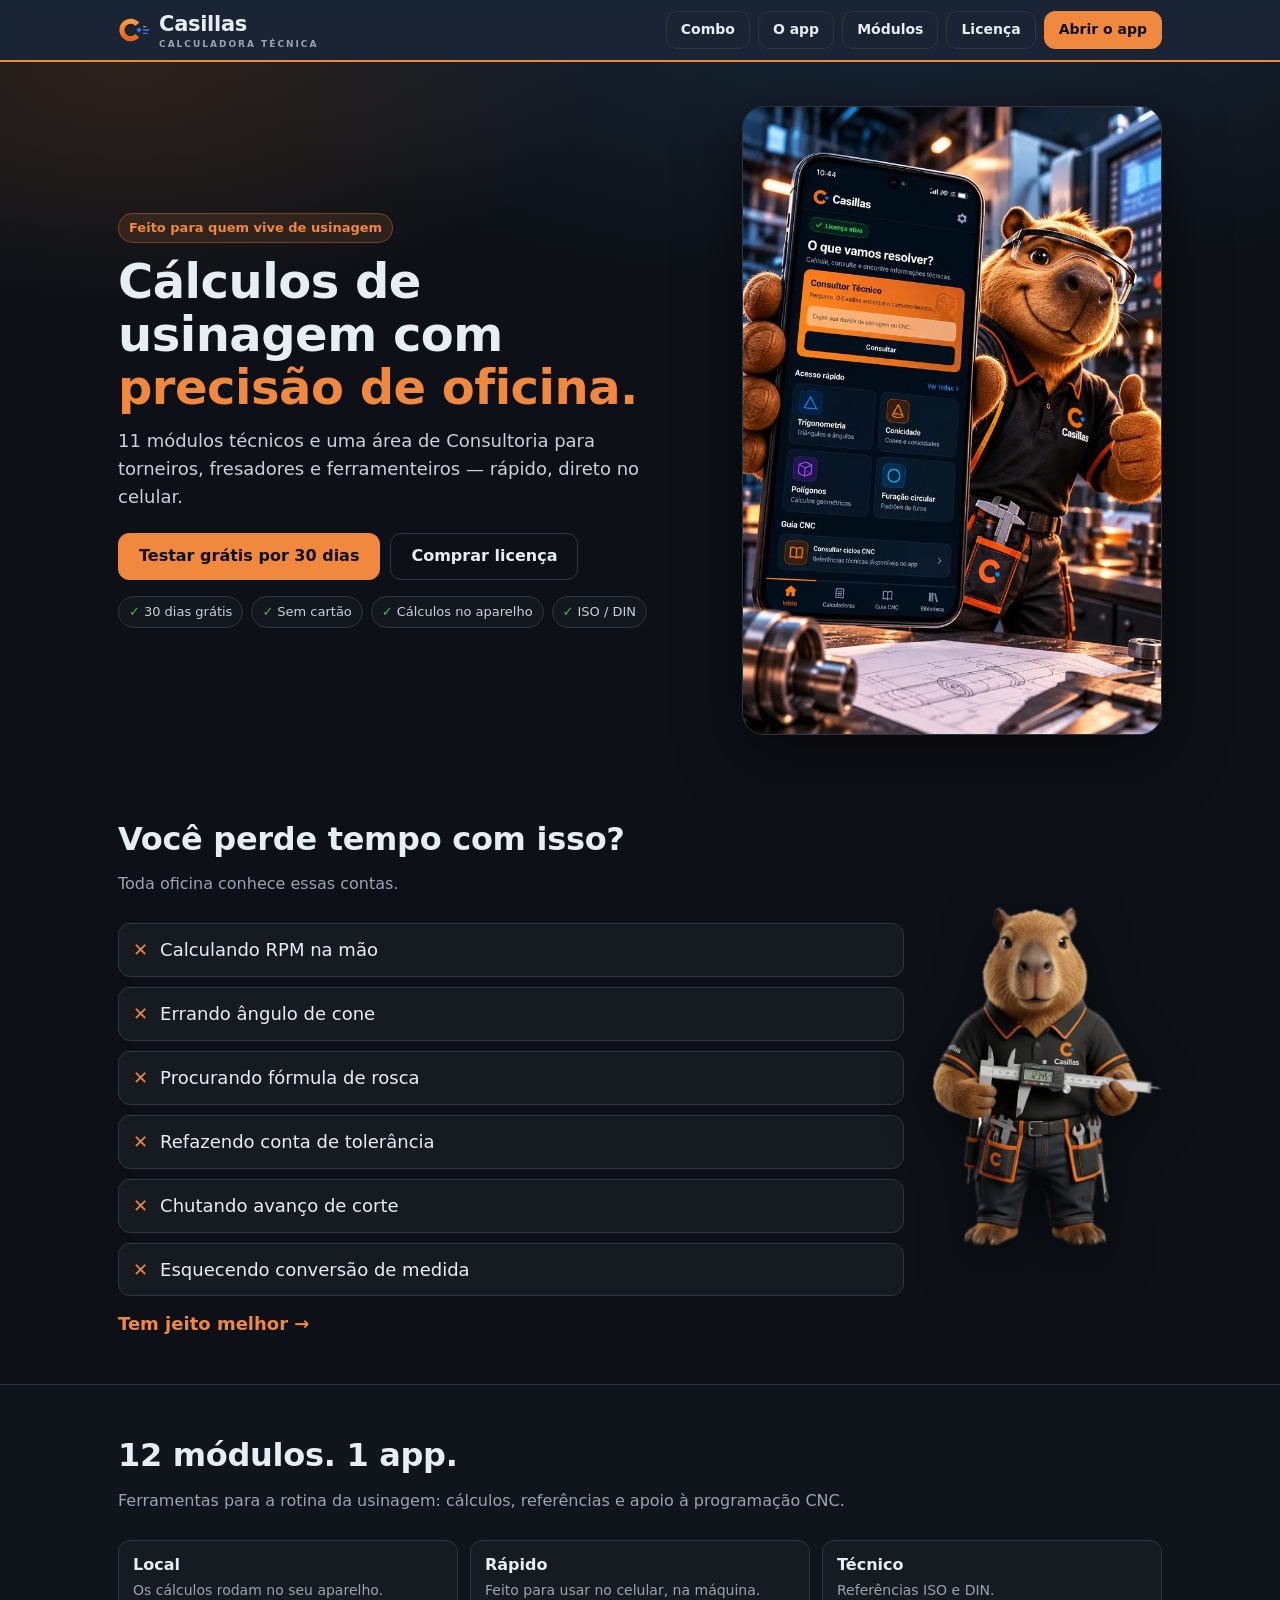
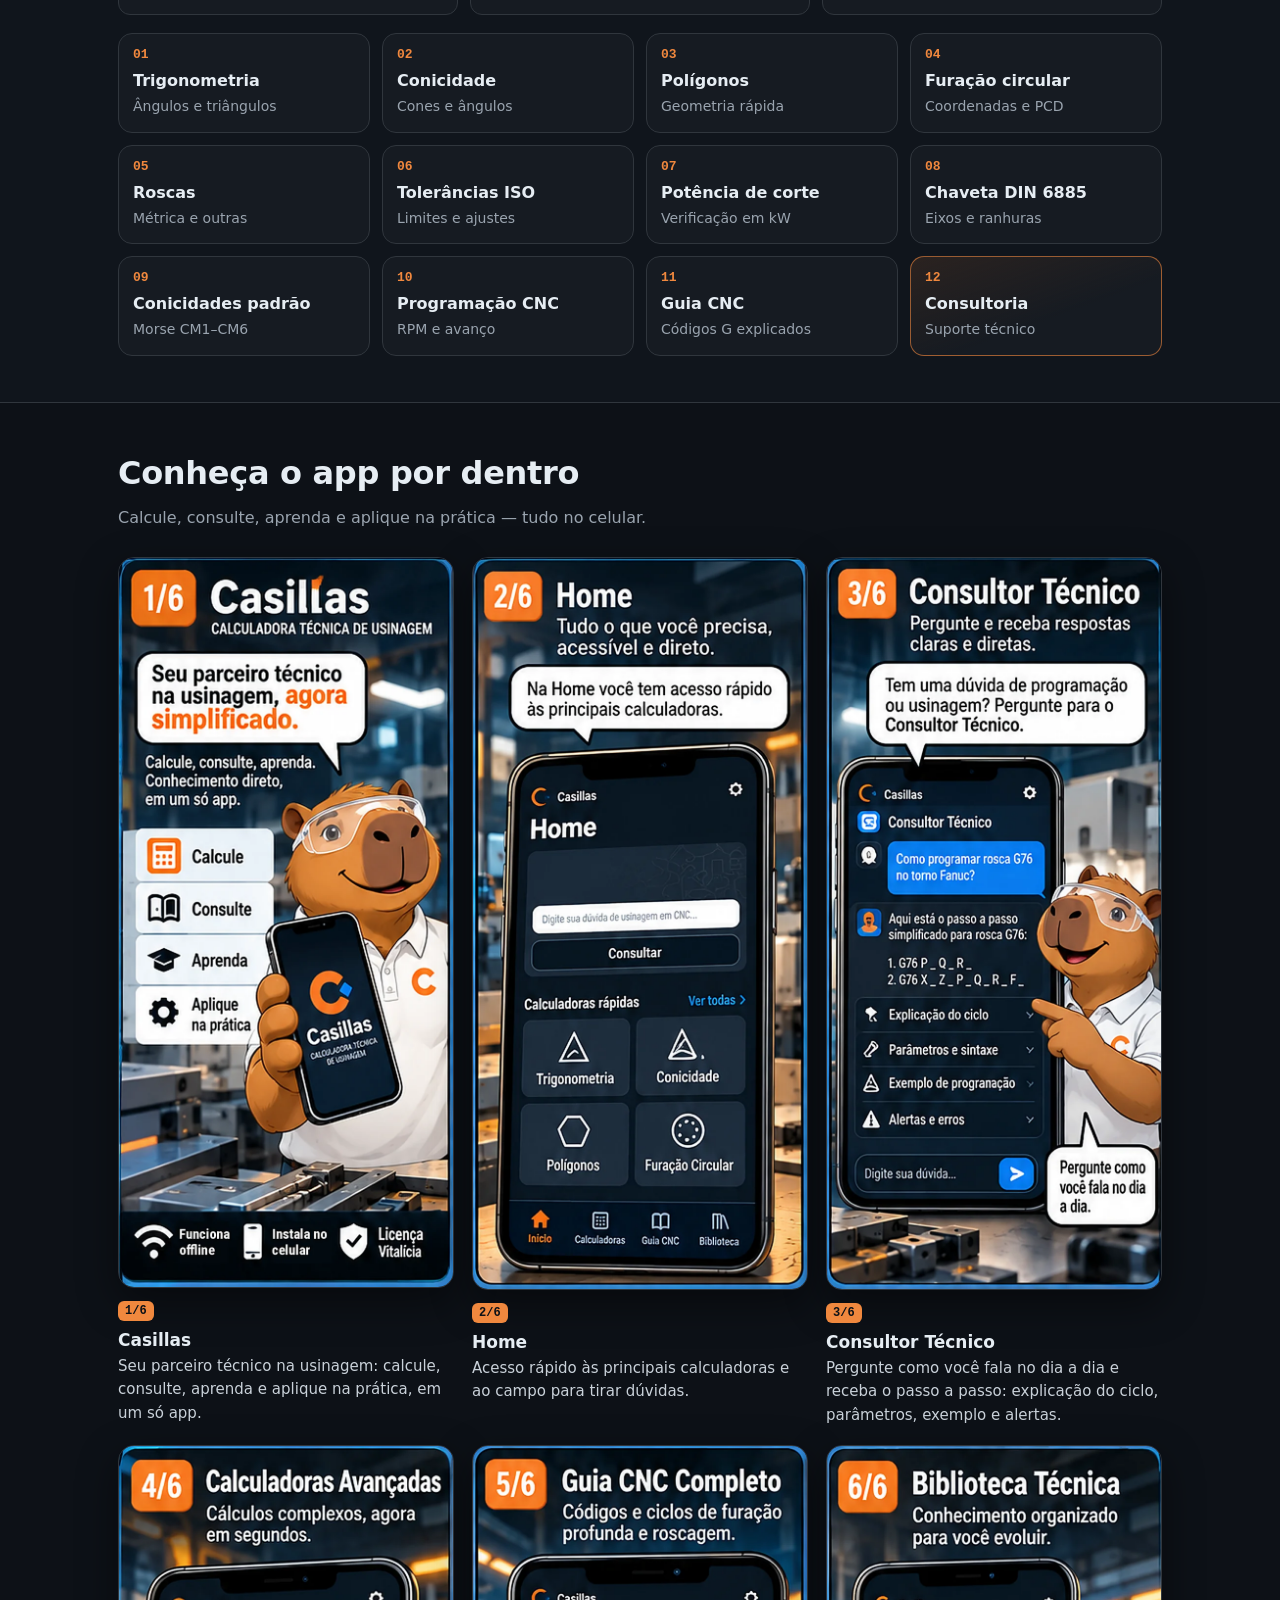
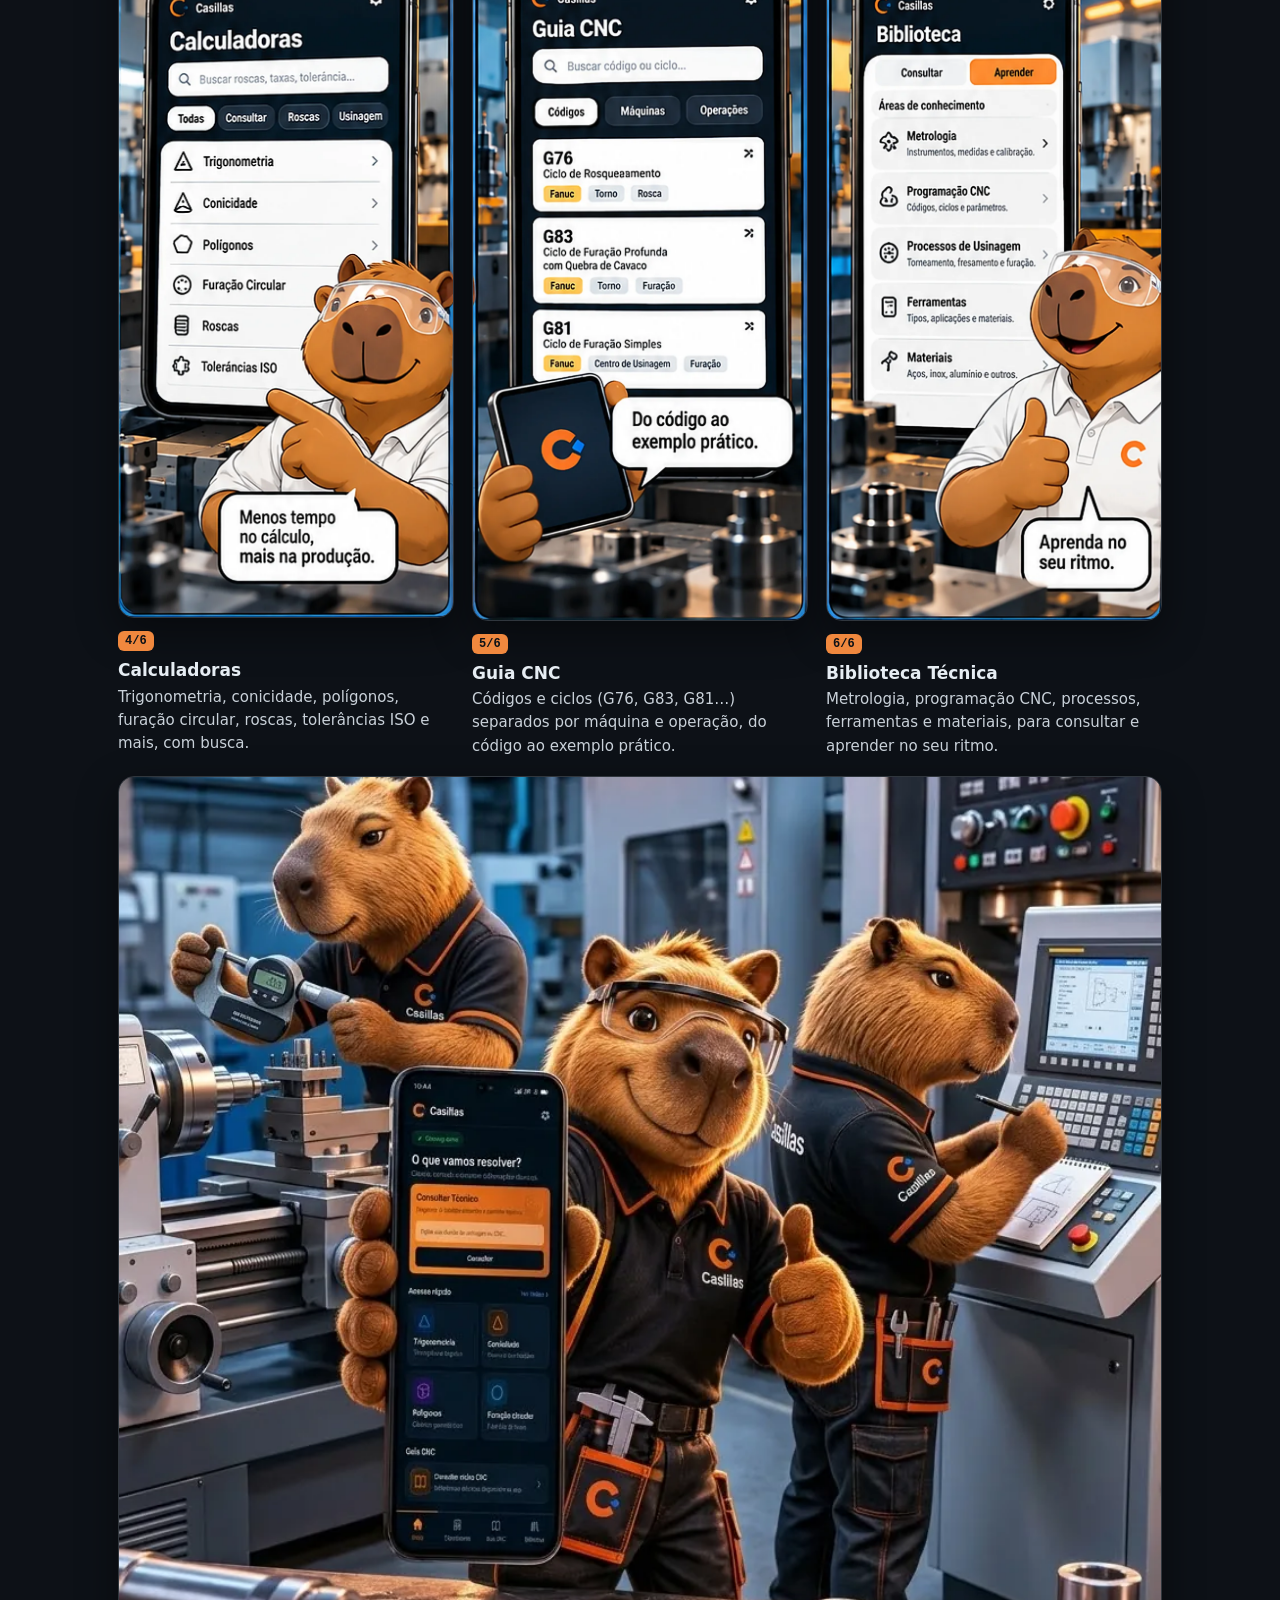
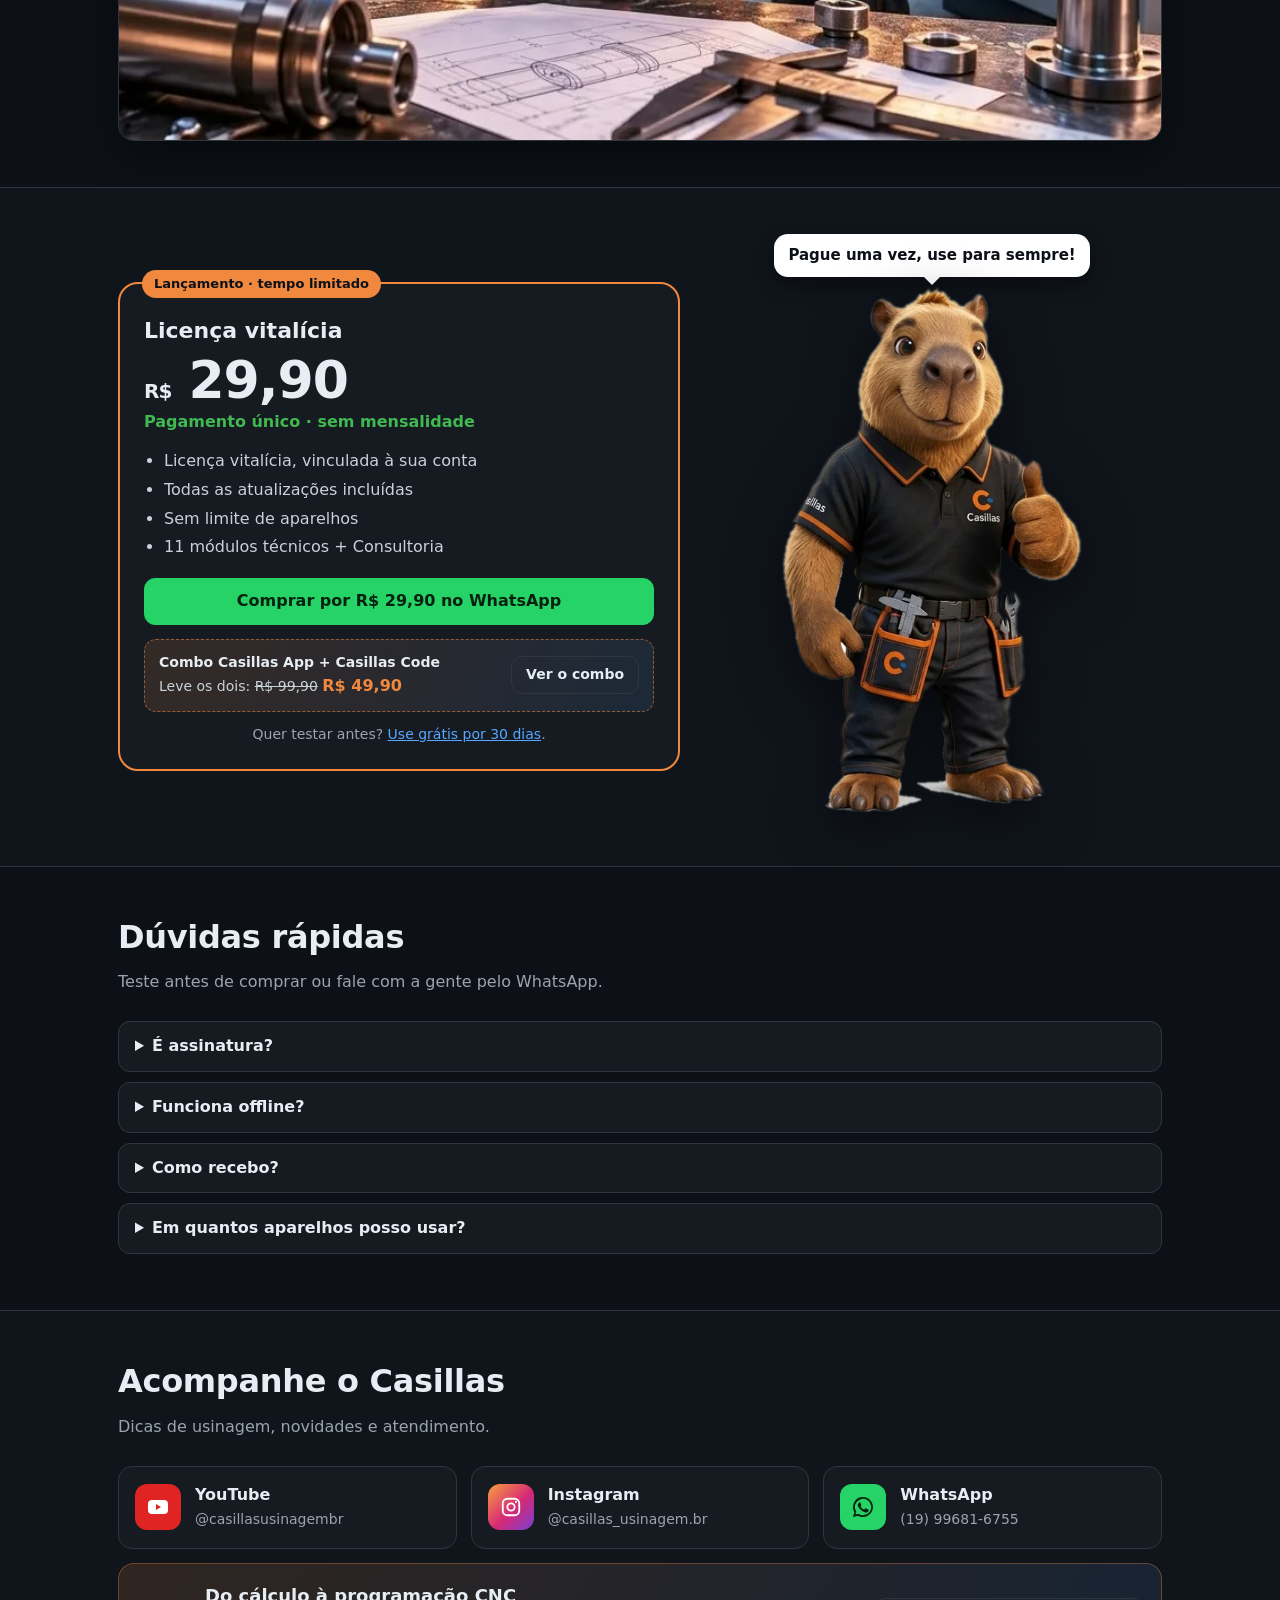
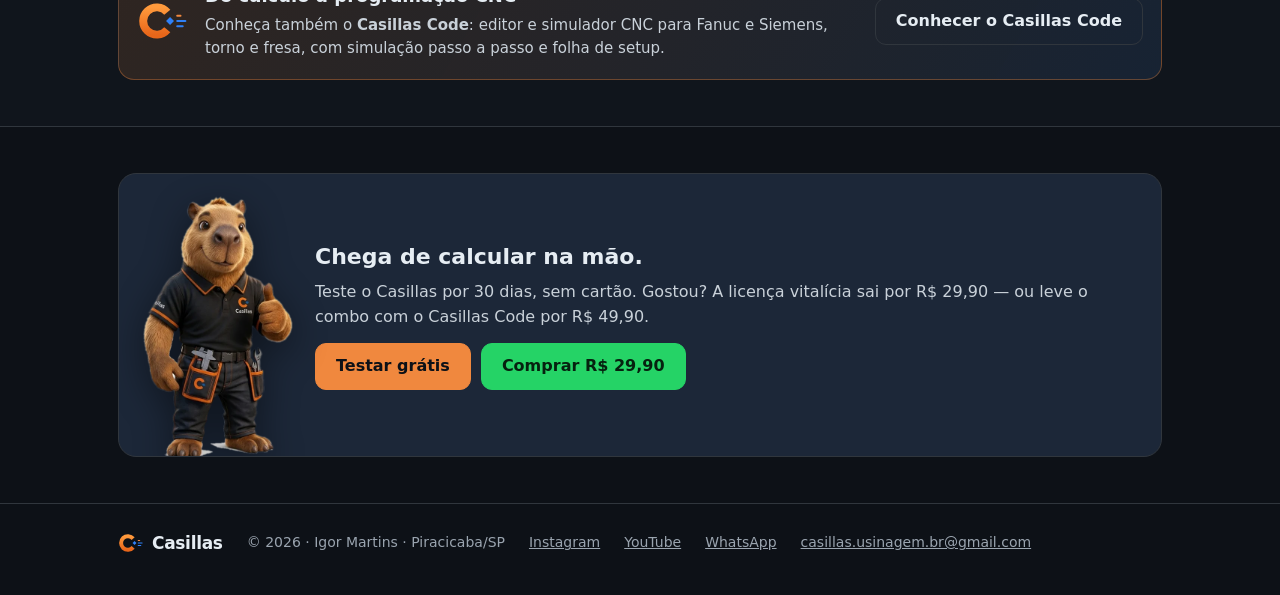
==== app/index.html @ f05304f1 "feat: site Casillas com página inicial, /app e /code com licença vitalícia e combo - index.html: pág" ====
<!DOCTYPE html>
<html lang="pt-BR">
<head>
<meta charset="utf-8" />
<meta name="viewport" content="width=device-width, initial-scale=1" />
<title>Casillas — Calculadora técnica de usinagem | 11 módulos + Consultoria</title>
<meta name="description" content="Cálculos de usinagem sem conta na mão: 11 módulos técnicos, Guia CNC e Consultoria no celular. Teste grátis por 30 dias, sem cartão." />
<meta name="theme-color" content="#0d1117" />
<meta property="og:title" content="Casillas — cálculos de usinagem com precisão de oficina" />
<meta property="og:description" content="11 módulos técnicos + Consultoria para torneiros, fresadores e ferramenteiros. Teste grátis por 30 dias." />
<meta property="og:image" content="https://casillas.com.br/app/assets/cena-celular.webp" />
<link rel="canonical" href="https://casillas.com.br/app/" />
<meta property="og:type" content="website" />
<link rel="icon" type="image/svg+xml" href="./assets/simbolo.svg" />
<style>
  :root { --bg:#0d1117; --card:#161b22; --head:#1c2738; --line:#30363d; --text:#e6edf3; --soft:#9aa4af; --brand:#f0883e; --blue:#58a6ff; --green:#3fb950; }
  * { box-sizing:border-box; }
  html { scroll-behavior:smooth; }
  body { margin:0; background:var(--bg); color:var(--text); font:16px/1.55 system-ui,-apple-system,"Segoe UI",Roboto,sans-serif; }
  a { color:var(--blue); }
  .wrap { max-width:1080px; margin:0 auto; padding:0 18px; }
  header.top { position:sticky; top:0; z-index:5; background:rgba(28,39,56,.92); backdrop-filter:blur(8px); border-bottom:2px solid var(--brand); }
  header.top .wrap { display:flex; align-items:center; gap:12px; height:60px; }
  .logo { display:flex; align-items:center; gap:8px; color:var(--text); text-decoration:none; font-weight:800; font-size:21px; letter-spacing:-.3px; }
  .logo img { height:28px; }
  .logo small { display:block; font-size:9px; letter-spacing:2px; font-weight:600; color:var(--soft); margin-top:-3px; }
  header.top nav { margin-left:auto; display:flex; gap:8px; }
  .btn { display:inline-flex; align-items:center; justify-content:center; gap:8px; min-height:46px; padding:10px 20px; border-radius:11px;
         font-weight:600; font-size:16px; text-decoration:none; border:1px solid var(--line); color:var(--text); background:transparent; cursor:pointer; }
  .btn.primary { background:var(--brand); border-color:var(--brand); color:#0d1117; }
  .btn.whats { background:#25d366; border-color:#25d366; color:#06210f; }
  .btn.small { min-height:38px; padding:6px 14px; font-size:14px; }
  /* Destaque */
  .hero { padding:44px 0 34px; background:radial-gradient(1200px 500px at 70% -10%, rgba(88,166,255,.14), transparent 60%),
          radial-gradient(800px 400px at 10% 0%, rgba(240,136,62,.15), transparent 60%); }
  .hero .wrap { display:grid; grid-template-columns:1.05fr .95fr; gap:34px; align-items:center; }
  .tag { display:inline-block; font-size:13px; font-weight:600; color:var(--brand); background:rgba(240,136,62,.12); border:1px solid rgba(240,136,62,.35);
         padding:4px 10px; border-radius:99px; margin-bottom:12px; }
  h1 { font-size:clamp(30px,5vw,48px); line-height:1.1; margin:0 0 14px; letter-spacing:-.5px; }
  h1 em { font-style:normal; color:var(--brand); }
  .lead { font-size:18px; color:#c9d1d9; margin:0 0 22px; }
  .ctas { display:flex; flex-wrap:wrap; gap:10px; }
  .chips { display:flex; flex-wrap:wrap; gap:8px; margin-top:16px; }
  .chips span { font-size:13px; color:#c9d1d9; border:1px solid var(--line); background:rgba(22,27,34,.7); padding:5px 10px; border-radius:99px; }
  .chips span b { color:var(--green); margin-right:4px; }
  .scene { position:relative; }
  .scene .frame { border-radius:22px; overflow:hidden; border:1px solid var(--line); box-shadow:0 20px 60px rgba(0,0,0,.6); max-width:420px; margin-left:auto; }
  .scene .frame img { display:block; width:100%; }
  /* Seções */
  section { padding:46px 0; }
  section.alt { background:#10151c; border-top:1px solid var(--line); border-bottom:1px solid var(--line); }
  h2 { font-size:clamp(24px,3.6vw,32px); margin:0 0 8px; letter-spacing:-.3px; }
  .sub { color:var(--soft); margin:0 0 26px; }
  .pain { display:grid; grid-template-columns:1fr auto; gap:28px; align-items:center; }
  .pain ul { list-style:none; padding:0; margin:0; display:grid; gap:10px; }
  .pain li { display:flex; gap:12px; align-items:center; font-size:18px; background:var(--card); border:1px solid var(--line); border-radius:12px; padding:12px 14px; }
  .pain li::before { content:"✕"; color:var(--brand); font-weight:900; font-size:18px; }
  .pain .better { margin-top:14px; font-size:18px; color:var(--brand); font-weight:700; }
  .pain img { width:230px; filter:drop-shadow(0 14px 24px rgba(0,0,0,.55)); }
  .mods { display:grid; grid-template-columns:repeat(4,1fr); gap:12px; }
  .mod { background:var(--card); border:1px solid var(--line); border-radius:14px; padding:14px; }
  .mod .n { font:800 13px/1 ui-monospace,Menlo,Consolas,monospace; color:var(--brand); }
  .mod h3 { margin:8px 0 2px; font-size:16px; }
  .mod p { margin:0; color:var(--soft); font-size:14px; }
  .mod.hl { border-color:rgba(240,136,62,.6); background:linear-gradient(160deg, rgba(240,136,62,.12), var(--card) 60%); }
  .pillars { display:grid; grid-template-columns:repeat(3,1fr); gap:12px; margin-bottom:18px; }
  .pillars div { background:var(--card); border:1px solid var(--line); border-radius:12px; padding:12px 14px; }
  .pillars b { color:var(--text); display:block; }
  .pillars span { color:var(--soft); font-size:14px; }
  .shot { border-radius:16px; border:1px solid var(--line); overflow:hidden; box-shadow:0 14px 40px rgba(0,0,0,.45); }
  .shot img { display:block; width:100%; }
  /* Oferta */
  .offer { display:grid; grid-template-columns:1.1fr .9fr; gap:22px; align-items:center; }
  .price-card { background:var(--card); border:2px solid var(--brand); border-radius:20px; padding:24px; position:relative; }
  .ribbon { position:absolute; top:-14px; left:22px; background:var(--brand); color:#0d1117; font-weight:800; font-size:13px; padding:4px 12px; border-radius:99px; }
  .price-card h3 { margin:6px 0 4px; font-size:22px; }
  .old { color:var(--soft); text-decoration:line-through; font-size:18px; }
  .price { font-size:52px; font-weight:900; letter-spacing:-1px; line-height:1; margin:6px 0 4px; }
  .price small { font-size:20px; font-weight:700; }
  .once { color:var(--green); font-weight:700; margin-bottom:14px; }
  .price-card ul { margin:0 0 18px; padding-left:20px; color:#c9d1d9; }
  .price-card li { margin:4px 0; }
  .price-card .btn { width:100%; }
  .offer .side { position:relative; text-align:center; }
  .offer .side img { width:min(300px,80%); filter:drop-shadow(0 16px 28px rgba(0,0,0,.55)); }
  .bubble { display:inline-block; background:#fff; color:#0d1117; font-weight:700; font-size:15px; padding:10px 14px; border-radius:14px;
            box-shadow:0 8px 20px rgba(0,0,0,.4); position:relative; margin-bottom:10px; }
  .bubble::after { content:""; position:absolute; left:50%; bottom:-8px; margin-left:-8px; border:8px solid transparent; border-top-color:#fff; border-bottom:0; }
  /* Dúvidas */
  details { background:var(--card); border:1px solid var(--line); border-radius:12px; padding:12px 16px; margin-bottom:10px; }
  summary { cursor:pointer; font-weight:600; }
  details p { color:#c9d1d9; margin:10px 0 2px; }
  /* Canais e ecossistema */
  .social { display:grid; grid-template-columns:repeat(3,1fr); gap:14px; }
  .social a { display:flex; align-items:center; gap:14px; padding:16px; border-radius:14px; border:1px solid var(--line); background:var(--card);
              color:var(--text); text-decoration:none; }
  .social a:hover { border-color:var(--brand); }
  .social .ic { width:46px; height:46px; border-radius:12px; display:grid; place-items:center; flex:none; color:#fff; }
  .social .yt .ic { background:#e02424; }
  .social .ig .ic { background:linear-gradient(135deg,#f9a03f,#d62976 55%,#7a3fd1); }
  .social .wa .ic { background:#25d366; color:#06210f; }
  .social b { display:block; font-size:16px; }
  .social span { color:var(--soft); font-size:14px; }
  .eco { margin-top:14px; display:flex; gap:16px; align-items:center; padding:18px; border-radius:16px;
         background:linear-gradient(120deg, rgba(240,136,62,.14), rgba(88,166,255,.10)); border:1px solid rgba(240,136,62,.35); }
  .eco img { width:52px; flex:none; }
  .eco h3 { margin:0 0 4px; font-size:18px; }
  .eco p { margin:0; color:#c9d1d9; font-size:15px; }
  .eco .btn { margin-left:auto; flex:none; }
  .band { display:grid; grid-template-columns:auto 1fr; gap:22px; align-items:center; padding:22px 24px; border-radius:18px;
          background:var(--head); border:1px solid var(--line); overflow:hidden; }
  .band img { width:150px; margin-bottom:-24px; align-self:end; filter:drop-shadow(0 10px 18px rgba(0,0,0,.45)); }
  .band h3 { margin:0 0 6px; font-size:22px; }
  .band p { margin:0 0 14px; color:#c9d1d9; }
  footer { border-top:1px solid var(--line); padding:26px 0 40px; color:var(--soft); font-size:14px; }
  footer .wrap { display:flex; flex-wrap:wrap; gap:14px 24px; align-items:center; }
  footer a { color:var(--soft); }
  .sticky-cta { display:none; }
  @media (max-width: 900px) {
    .hero .wrap, .offer { grid-template-columns:1fr; }
    .scene .frame { margin:0 auto; max-width:360px; }
    .mods { grid-template-columns:repeat(2,1fr); }
    .pillars, .social { grid-template-columns:1fr; }
  }
  @media (max-width: 600px) {
    header.top nav .hide-sm { display:none; }
    .pain { grid-template-columns:1fr; }
    .pain img { width:150px; justify-self:end; margin-top:-8px; }
    .pain li { font-size:16px; }
    .eco { flex-wrap:wrap; }
    .eco .btn { margin-left:0; width:100%; }
    .band { grid-template-columns:1fr; text-align:center; }
    .band img { width:130px; justify-self:center; margin:0 0 -24px; order:2; }
    .sticky-cta { display:flex; position:fixed; left:0; right:0; bottom:0; z-index:6; gap:8px; padding:10px 12px calc(env(safe-area-inset-bottom,0px) + 10px);
                  background:rgba(13,17,23,.94); border-top:1px solid var(--line); }
    .sticky-cta .btn { flex:1; min-height:44px; padding:8px 10px; font-size:15px; }
    body { padding-bottom:70px; }
  }
  .panels { display:grid; grid-template-columns:repeat(3,1fr); gap:18px; }
  .panel { margin:0; }
  .panel img { height:auto; }
  .panel figcaption { margin-top:10px; color:#c9d1d9; font-size:15px; }
  .panel figcaption b { display:block; color:var(--text); font-size:17px; margin-bottom:2px; }
  .panel .pn { display:inline-block; font:800 12px/1 ui-monospace,Menlo,Consolas,monospace; color:#0d1117; background:var(--brand);
               padding:4px 7px; border-radius:6px; margin-bottom:6px; }
  @media (max-width: 900px) { .panels { grid-template-columns:repeat(2,1fr); } }
  @media (max-width: 600px) { .panels { grid-template-columns:1fr; } .panel .shot { max-width:360px; margin:0 auto; } }
  .combo-mini { margin-top:14px; display:flex; gap:12px; align-items:center; padding:12px 14px; border-radius:12px;
                background:linear-gradient(120deg, rgba(240,136,62,.14), rgba(88,166,255,.10)); border:1px dashed rgba(240,136,62,.55); }
  .combo-mini b { display:block; font-size:14px; }
  .combo-mini span { font-size:14px; color:#c9d1d9; }
  .combo-mini strong { color:var(--brand); font-size:16px; }
  .combo-mini .btn { margin-left:auto; flex:none; width:auto !important; }
</style>
</head>
<body>

<header class="top">
  <div class="wrap">
    <a class="logo" href="../"><img src="./assets/simbolo.svg" alt="" /><span>Casillas<small>CALCULADORA TÉCNICA</small></span></a>
    <nav>
      <a class="btn small hide-sm" href="../#combo">Combo</a>
      <a class="btn small hide-sm" href="#por-dentro">O app</a>
      <a class="btn small hide-sm" href="#modulos">Módulos</a>
      <a class="btn small hide-sm" href="#oferta">Licença</a>
      <a class="btn small primary" href="https://martinsdesiqueiraigor-art.github.io/Casillas_app_2/">Abrir o app</a>
    </nav>
  </div>
</header>

<div class="hero">
  <div class="wrap">
    <div>
      <span class="tag">Feito para quem vive de usinagem</span>
      <h1>Cálculos de usinagem com <em>precisão de oficina.</em></h1>
      <p class="lead">11 módulos técnicos e uma área de Consultoria para torneiros, fresadores e ferramenteiros —
        rápido, direto no celular.</p>
      <div class="ctas">
        <a class="btn primary" href="https://martinsdesiqueiraigor-art.github.io/Casillas_app_2/">Testar grátis por 30 dias</a>
        <a class="btn" href="#oferta">Comprar licença</a>
      </div>
      <div class="chips"><span><b>✓</b>30 dias grátis</span><span><b>✓</b>Sem cartão</span><span><b>✓</b>Cálculos no aparelho</span><span><b>✓</b>ISO / DIN</span></div>
    </div>
    <div class="scene"><div class="frame"><img src="./assets/cena-celular.webp" alt="Mascote do Casillas mostrando o app no celular, na oficina" /></div></div>
  </div>
</div>

<section>
  <div class="wrap pain">
    <div>
      <h2>Você perde tempo com isso?</h2>
      <p class="sub">Toda oficina conhece essas contas.</p>
      <ul>
        <li>Calculando RPM na mão</li>
        <li>Errando ângulo de cone</li>
        <li>Procurando fórmula de rosca</li>
        <li>Refazendo conta de tolerância</li>
        <li>Chutando avanço de corte</li>
        <li>Esquecendo conversão de medida</li>
      </ul>
      <div class="better">Tem jeito melhor →</div>
    </div>
    <img src="./assets/mascote-paquimetro.webp" alt="Mascote do Casillas com paquímetro" loading="lazy" />
  </div>
</section>

<section class="alt" id="modulos">
  <div class="wrap">
    <h2>12 módulos. 1 app.</h2>
    <p class="sub">Ferramentas para a rotina da usinagem: cálculos, referências e apoio à programação CNC.</p>
    <div class="pillars">
      <div><b>Local</b><span>Os cálculos rodam no seu aparelho.</span></div>
      <div><b>Rápido</b><span>Feito para usar no celular, na máquina.</span></div>
      <div><b>Técnico</b><span>Referências ISO e DIN.</span></div>
    </div>
    <div class="mods">
      <div class="mod"><div class="n">01</div><h3>Trigonometria</h3><p>Ângulos e triângulos</p></div>
      <div class="mod"><div class="n">02</div><h3>Conicidade</h3><p>Cones e ângulos</p></div>
      <div class="mod"><div class="n">03</div><h3>Polígonos</h3><p>Geometria rápida</p></div>
      <div class="mod"><div class="n">04</div><h3>Furação circular</h3><p>Coordenadas e PCD</p></div>
      <div class="mod"><div class="n">05</div><h3>Roscas</h3><p>Métrica e outras</p></div>
      <div class="mod"><div class="n">06</div><h3>Tolerâncias ISO</h3><p>Limites e ajustes</p></div>
      <div class="mod"><div class="n">07</div><h3>Potência de corte</h3><p>Verificação em kW</p></div>
      <div class="mod"><div class="n">08</div><h3>Chaveta DIN 6885</h3><p>Eixos e ranhuras</p></div>
      <div class="mod"><div class="n">09</div><h3>Conicidades padrão</h3><p>Morse CM1–CM6</p></div>
      <div class="mod"><div class="n">10</div><h3>Programação CNC</h3><p>RPM e avanço</p></div>
      <div class="mod"><div class="n">11</div><h3>Guia CNC</h3><p>Códigos G explicados</p></div>
      <div class="mod hl"><div class="n">12</div><h3>Consultoria</h3><p>Suporte técnico</p></div>
    </div>
  </div>
</section>

<section id="por-dentro">
  <div class="wrap">
    <h2>Conheça o app por dentro</h2>
    <p class="sub">Calcule, consulte, aprenda e aplique na prática — tudo no celular.</p>
    <div class="panels">
      <figure class="panel"><div class="shot"><img src="./assets/painel-1.webp" alt="Casillas: tela do app Casillas" loading="lazy" width="682" height="1490" /></div>
        <figcaption><span class="pn">1/6</span><b>Casillas</b>Seu parceiro técnico na usinagem: calcule, consulte, aprenda e aplique na prática, em um só app.</figcaption></figure>
      <figure class="panel"><div class="shot"><img src="./assets/painel-2.webp" alt="Home: tela do app Casillas" loading="lazy" width="682" height="1490" /></div>
        <figcaption><span class="pn">2/6</span><b>Home</b>Acesso rápido às principais calculadoras e ao campo para tirar dúvidas.</figcaption></figure>
      <figure class="panel"><div class="shot"><img src="./assets/painel-3.webp" alt="Consultor Técnico: tela do app Casillas" loading="lazy" width="682" height="1490" /></div>
        <figcaption><span class="pn">3/6</span><b>Consultor Técnico</b>Pergunte como você fala no dia a dia e receba o passo a passo: explicação do ciclo, parâmetros, exemplo e alertas.</figcaption></figure>
      <figure class="panel"><div class="shot"><img src="./assets/painel-4.webp" alt="Calculadoras: tela do app Casillas" loading="lazy" width="682" height="1490" /></div>
        <figcaption><span class="pn">4/6</span><b>Calculadoras</b>Trigonometria, conicidade, polígonos, furação circular, roscas, tolerâncias ISO e mais, com busca.</figcaption></figure>
      <figure class="panel"><div class="shot"><img src="./assets/painel-5.webp" alt="Guia CNC: tela do app Casillas" loading="lazy" width="682" height="1490" /></div>
        <figcaption><span class="pn">5/6</span><b>Guia CNC</b>Códigos e ciclos (G76, G83, G81…) separados por máquina e operação, do código ao exemplo prático.</figcaption></figure>
      <figure class="panel"><div class="shot"><img src="./assets/painel-6.webp" alt="Biblioteca Técnica: tela do app Casillas" loading="lazy" width="682" height="1490" /></div>
        <figcaption><span class="pn">6/6</span><b>Biblioteca Técnica</b>Metrologia, programação CNC, processos, ferramentas e materiais, para consultar e aprender no seu ritmo.</figcaption></figure>
    </div>
    <div class="shot" style="margin-top:18px"><img src="./assets/cena-oficina.webp" alt="Mascotes do Casillas trabalhando no torno, com o app e no CNC" loading="lazy" /></div>
  </div>
</section>

<section class="alt" id="oferta">
  <div class="wrap offer">
    <div class="price-card">
      <span class="ribbon">Lançamento · tempo limitado</span>
      <h3>Licença vitalícia</h3>
      <div class="price"><small>R$</small> 29,90</div>
      <div class="once">Pagamento único · sem mensalidade</div>
      <ul>
        <li>Licença vitalícia, vinculada à sua conta</li>
        <li>Todas as atualizações incluídas</li>
        <li>Sem limite de aparelhos</li>
        <li>11 módulos técnicos + Consultoria</li>
      </ul>
      <a class="btn whats" href="https://wa.me/5519996816755?text=Ol%C3%A1%21%20Quero%20comprar%20a%20licen%C3%A7a%20vital%C3%ADcia%20do%20Casillas%20App%20por%20R%24%2029%2C90." target="_blank" rel="noopener">Comprar por R$ 29,90 no WhatsApp</a>
      <div class="combo-mini">
        <div><b>Combo Casillas App + Casillas Code</b><span>Leve os dois: <s>R$ 99,90</s> <strong>R$ 49,90</strong></span></div>
        <a class="btn small" href="../#combo">Ver o combo</a>
      </div>
      <p style="color:var(--soft);font-size:14px;margin:12px 0 0;text-align:center">Quer testar antes? <a href="https://martinsdesiqueiraigor-art.github.io/Casillas_app_2/">Use grátis por 30 dias</a>.</p>
    </div>
    <div class="side">
      <div class="bubble">Pague uma vez, use para sempre!</div><br />
      <img src="./assets/mascote-polegar.webp" alt="Mascote do Casillas fazendo joinha" loading="lazy" />
    </div>
  </div>
</section>

<section id="duvidas">
  <div class="wrap">
    <h2>Dúvidas rápidas</h2>
    <p class="sub">Teste antes de comprar ou fale com a gente pelo WhatsApp.</p>
    <details><summary>É assinatura?</summary><p>Não. É pagamento único: a licença é vitalícia e todas as atualizações estão incluídas.</p></details>
    <details><summary>Funciona offline?</summary><p>Os cálculos rodam no aparelho. É preciso internet para entrar, validar o acesso e ativar a licença.</p></details>
    <details><summary>Como recebo?</summary><p>Após a confirmação do Pix, você recebe o código de ativação.</p></details>
    <details><summary>Em quantos aparelhos posso usar?</summary><p>Sem limite de aparelhos: a licença fica vinculada à sua conta.</p></details>
  </div>
</section>

<section class="alt">
  <div class="wrap">
    <h2>Acompanhe o Casillas</h2>
    <p class="sub">Dicas de usinagem, novidades e atendimento.</p>
    <div class="social">
      <a class="yt" href="https://youtube.com/@casillasusinagembr" target="_blank" rel="noopener">
        <span class="ic"><svg viewBox="0 0 24 24" width="24" height="24"><rect x="2" y="5" width="20" height="14" rx="4" fill="currentColor"/><path d="M10 9l5 3-5 3z" fill="#e02424"/></svg></span>
        <div><b>YouTube</b><span>@casillasusinagembr</span></div></a>
      <a class="ig" href="https://instagram.com/casillas_usinagem.br" target="_blank" rel="noopener">
        <span class="ic"><svg viewBox="0 0 24 24" width="22" height="22" fill="none" stroke="currentColor" stroke-width="2"><rect x="3" y="3" width="18" height="18" rx="5"/><circle cx="12" cy="12" r="4"/><circle cx="17.5" cy="6.5" r="1.2" fill="currentColor" stroke="none"/></svg></span>
        <div><b>Instagram</b><span>@casillas_usinagem.br</span></div></a>
      <a class="wa" href="https://wa.me/5519996816755" target="_blank" rel="noopener">
        <span class="ic"><svg viewBox="0 0 24 24" width="24" height="24" fill="currentColor"><path d="M12 2a10 10 0 0 0-8.6 15.1L2 22l5-1.3A10 10 0 1 0 12 2zm0 18.2a8.2 8.2 0 0 1-4.2-1.2l-.3-.2-3 .8.8-2.9-.2-.3A8.2 8.2 0 1 1 12 20.2zm4.5-6.1c-.2-.1-1.5-.7-1.7-.8s-.4-.1-.6.1-.7.8-.8 1-.3.2-.5.1a6.7 6.7 0 0 1-3.3-2.9c-.2-.4.2-.4.7-1.3a.4.4 0 0 0 0-.4l-.8-1.9c-.2-.5-.4-.4-.6-.4h-.5a1 1 0 0 0-.7.3 3 3 0 0 0-.9 2.2 5.2 5.2 0 0 0 1.1 2.7 11.8 11.8 0 0 0 4.5 4c1.7.7 2.3.8 3.2.6a2.7 2.7 0 0 0 1.8-1.2 2.2 2.2 0 0 0 .2-1.3c-.1-.1-.3-.2-.6-.3z"/></svg></span>
        <div><b>WhatsApp</b><span>(19) 99681-6755</span></div></a>
    </div>
    <div class="eco">
      <img src="./assets/simbolo.svg" alt="" />
      <div><h3>Do cálculo à programação CNC</h3>
        <p>Conheça também o <b>Casillas Code</b>: editor e simulador CNC para Fanuc e Siemens, torno e fresa, com simulação passo a passo e folha de setup.</p></div>
      <a class="btn" href="../code/">Conhecer o Casillas Code</a>
    </div>
  </div>
</section>

<section>
  <div class="wrap">
    <div class="band">
      <img src="./assets/mascote-polegar.webp" alt="" loading="lazy" />
      <div><h3>Chega de calcular na mão.</h3>
        <p>Teste o Casillas por 30 dias, sem cartão. Gostou? A licença vitalícia sai por R$ 29,90 — ou leve o combo com o Casillas Code por R$ 49,90.</p>
        <div class="ctas"><a class="btn primary" href="https://martinsdesiqueiraigor-art.github.io/Casillas_app_2/">Testar grátis</a>
        <a class="btn whats" href="https://wa.me/5519996816755?text=Ol%C3%A1%21%20Quero%20comprar%20a%20licen%C3%A7a%20vital%C3%ADcia%20do%20Casillas%20App%20por%20R%24%2029%2C90." target="_blank" rel="noopener">Comprar R$ 29,90</a></div></div>
    </div>
  </div>
</section>

<footer>
  <div class="wrap">
    <a class="logo" href="../" style="font-size:17px"><img src="./assets/simbolo.svg" alt="" style="height:22px" />Casillas</a>
    <span>© 2026 · Igor Martins · Piracicaba/SP</span>
    <a href="https://instagram.com/casillas_usinagem.br" target="_blank" rel="noopener">Instagram</a>
    <a href="https://youtube.com/@casillasusinagembr" target="_blank" rel="noopener">YouTube</a>
    <a href="https://wa.me/5519996816755" target="_blank" rel="noopener">WhatsApp</a>
    <a href="mailto:casillas.usinagem.br@gmail.com">casillas.usinagem.br@gmail.com</a>
  </div>
</footer>

<div class="sticky-cta">
  <a class="btn primary" href="https://martinsdesiqueiraigor-art.github.io/Casillas_app_2/">Testar grátis</a>
  <a class="btn whats" href="https://wa.me/5519996816755?text=Ol%C3%A1%21%20Quero%20comprar%20a%20licen%C3%A7a%20vital%C3%ADcia%20do%20Casillas%20App%20por%20R%24%2029%2C90." target="_blank" rel="noopener">R$ 29,90</a>
</div>
</body>
</html>
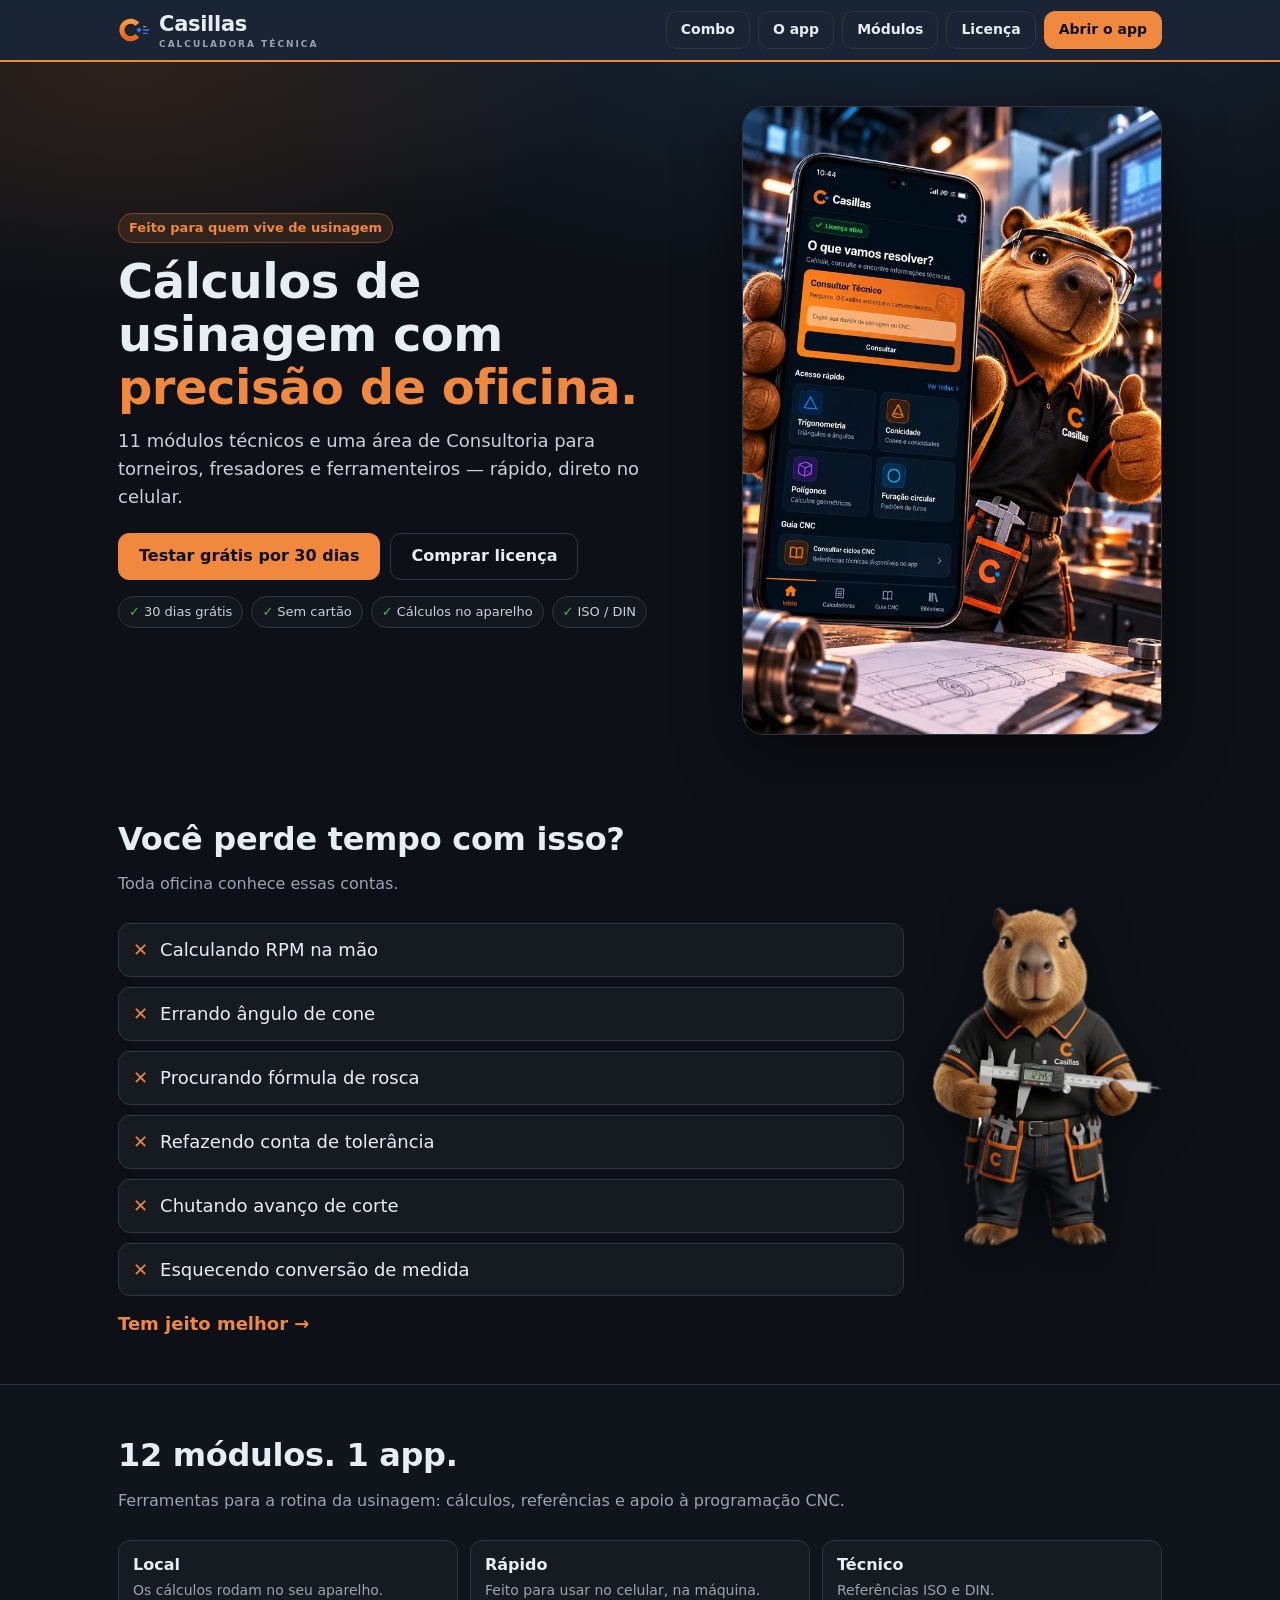
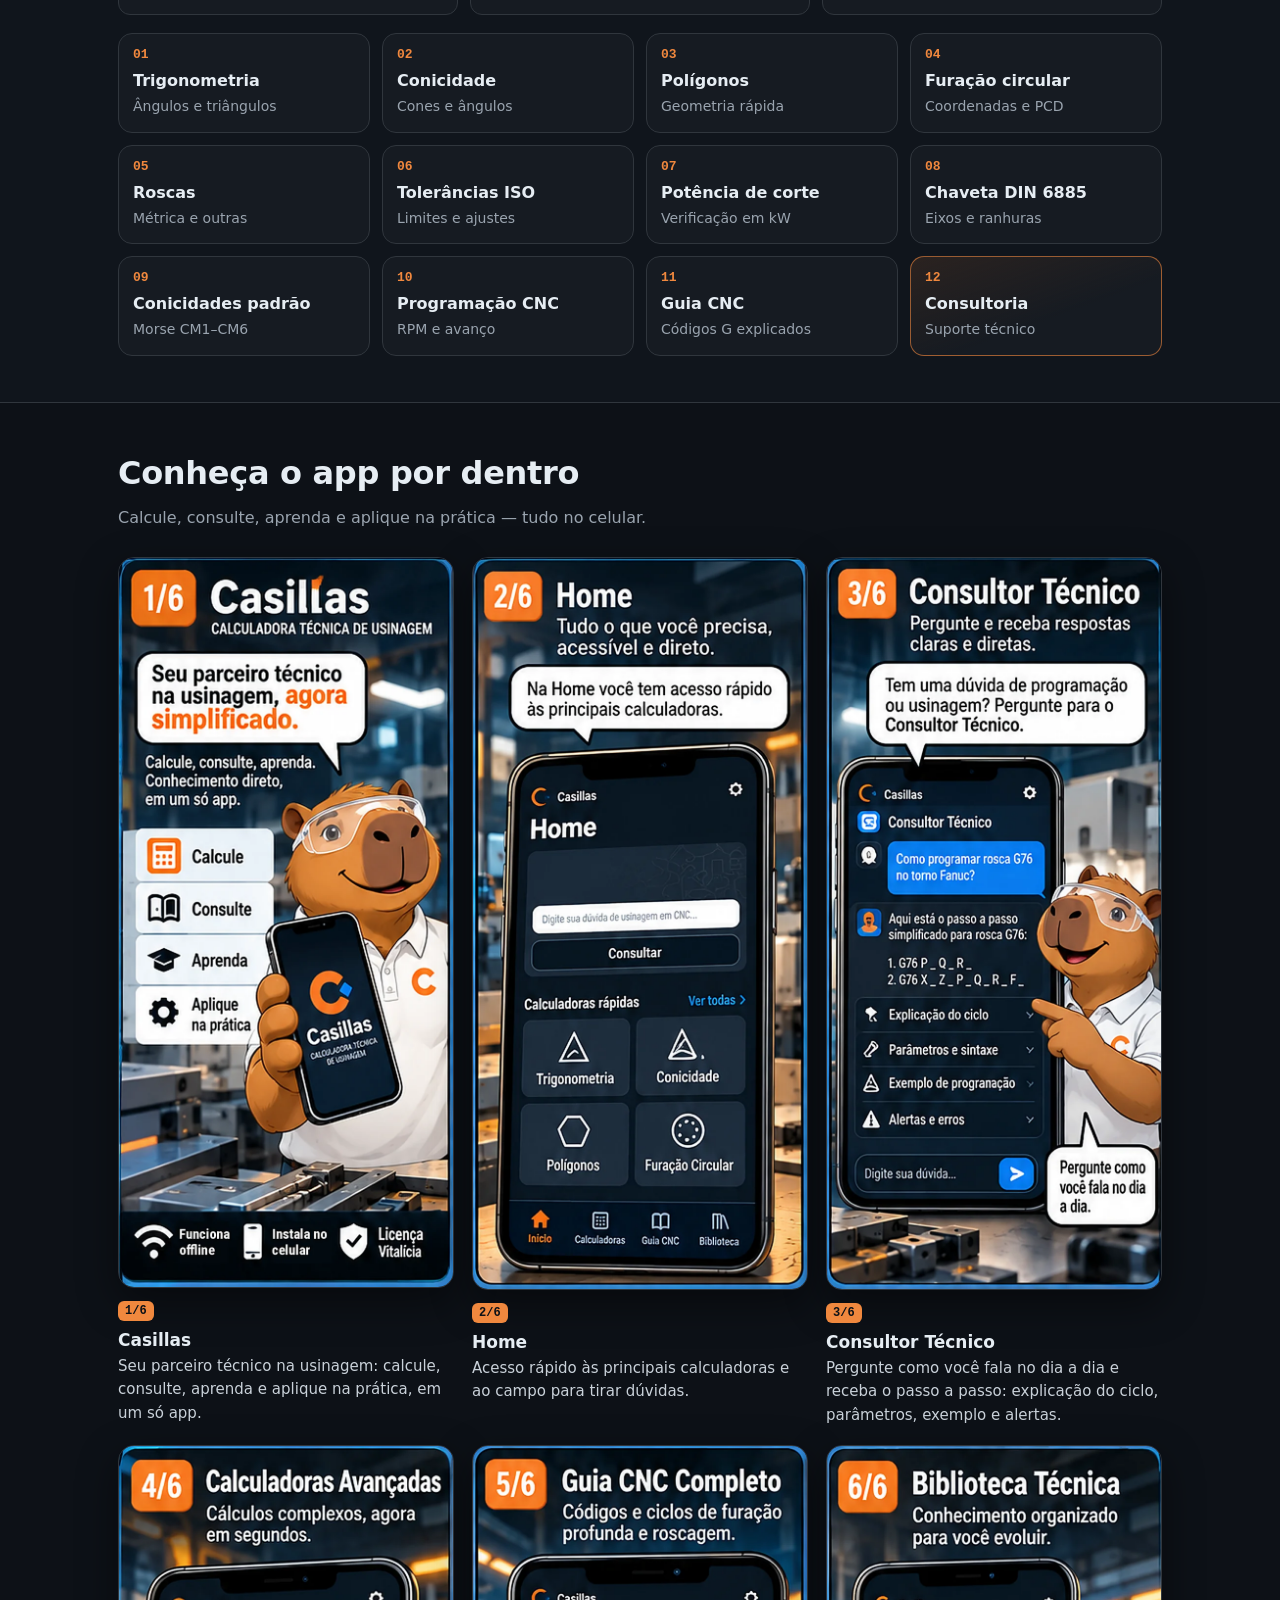
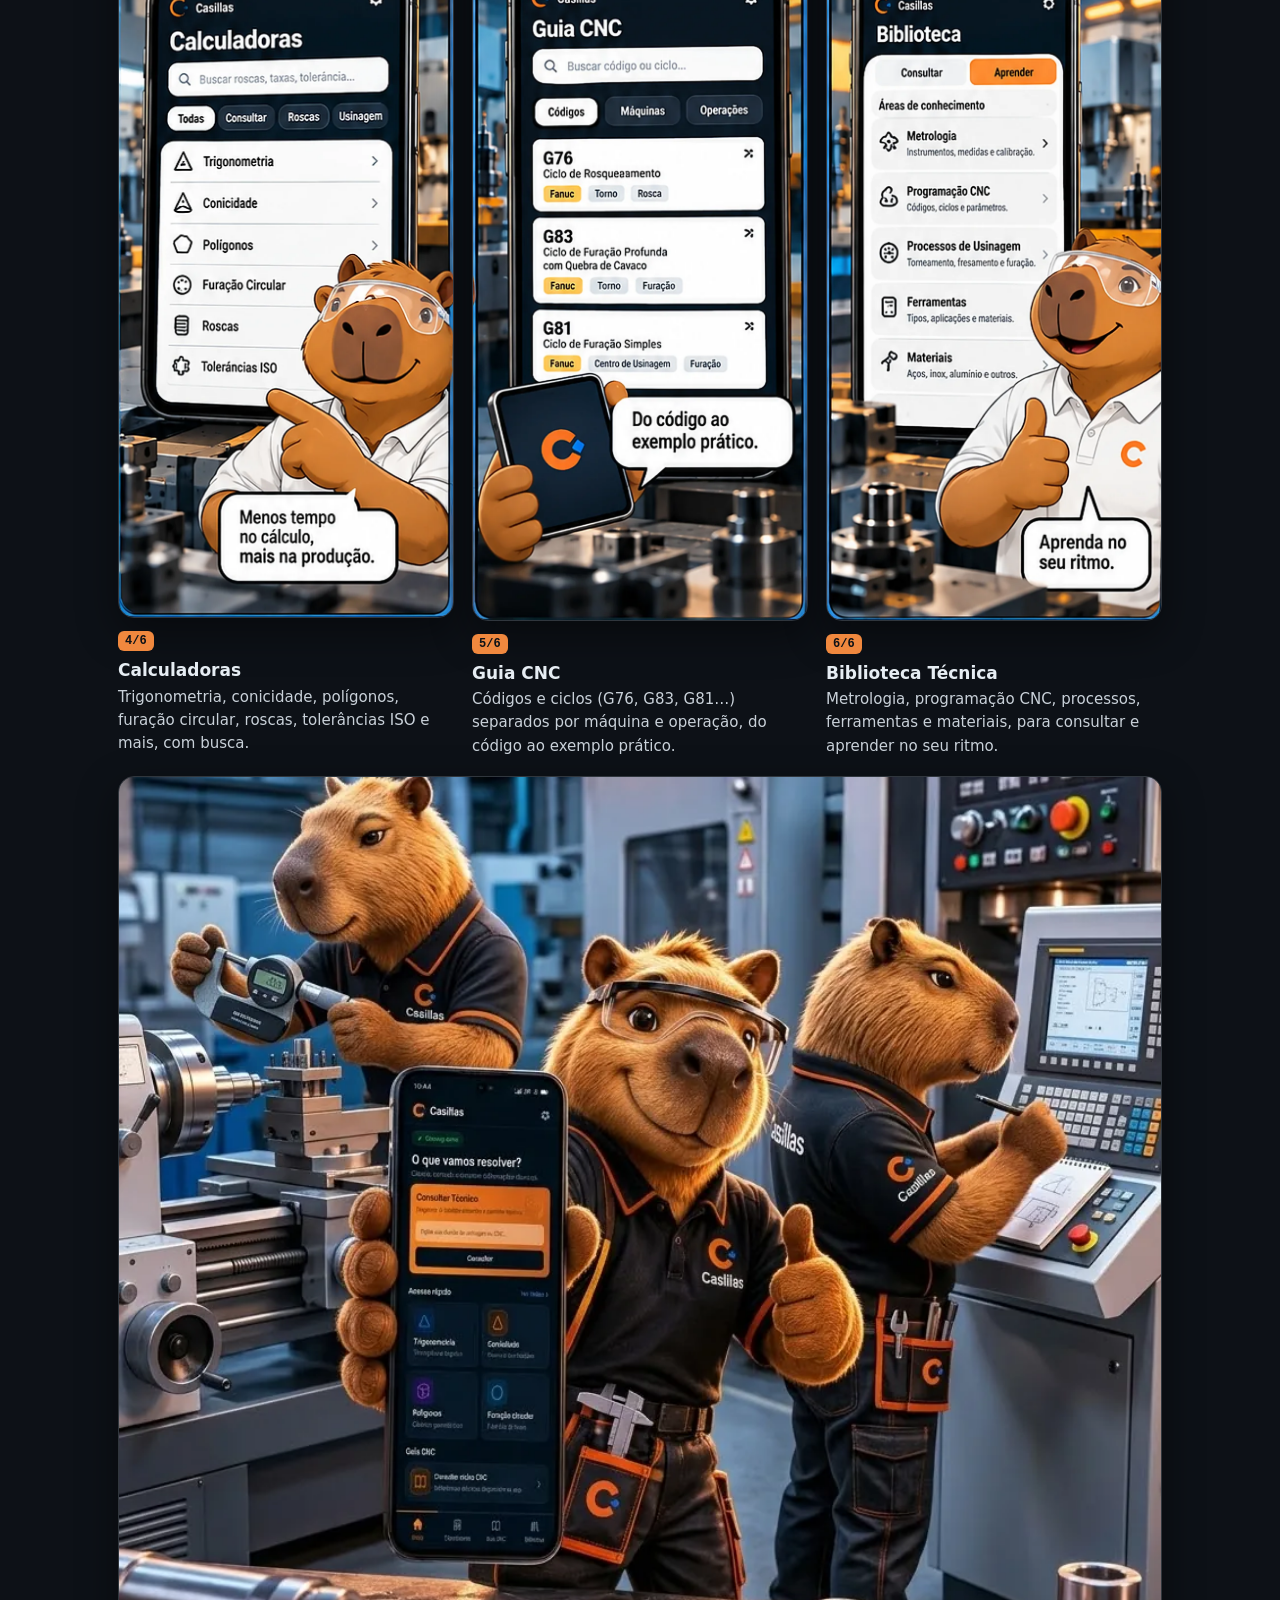
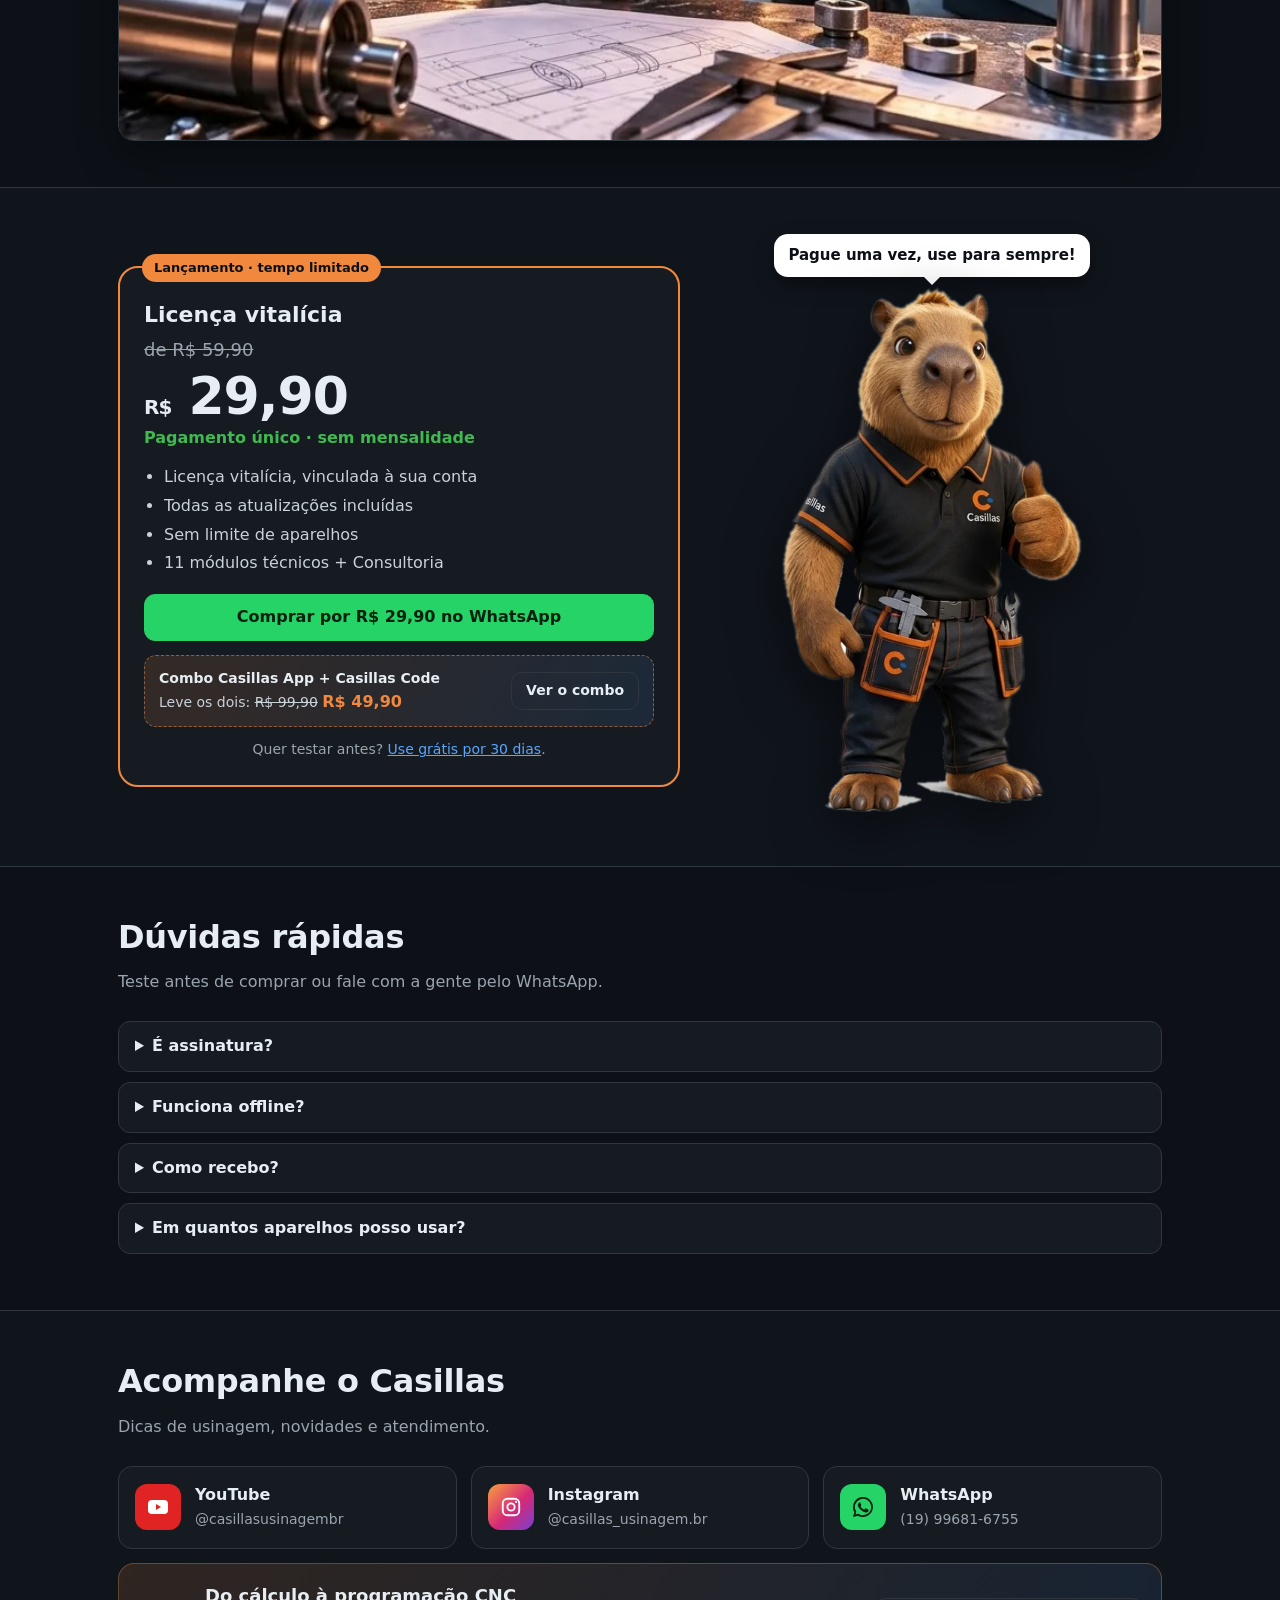
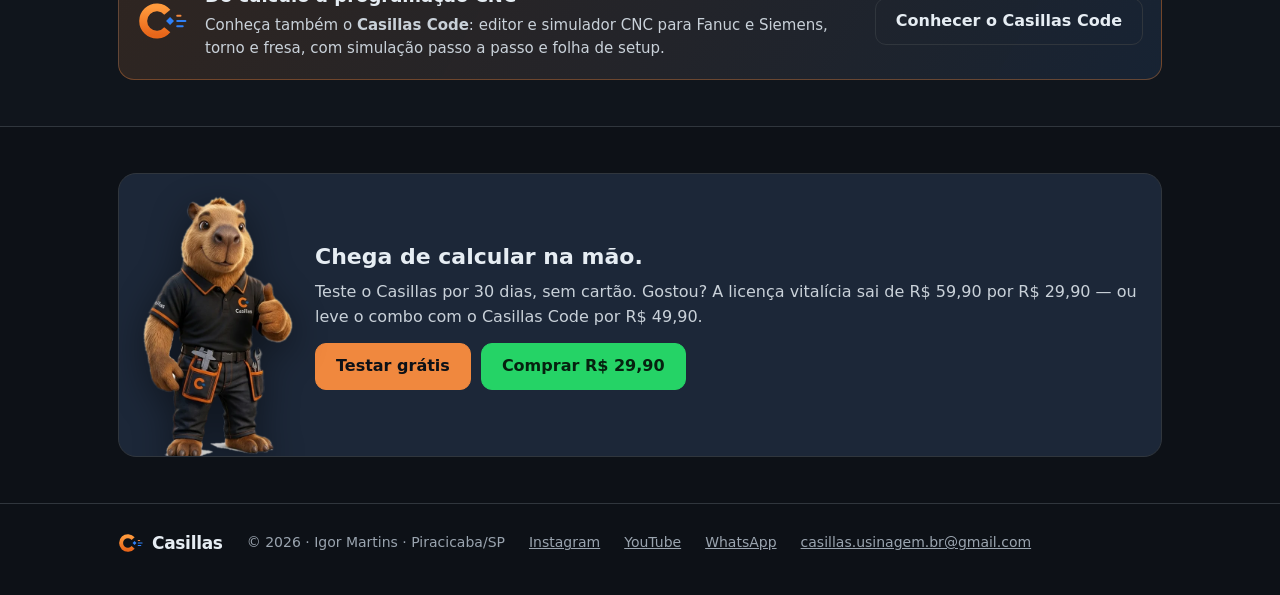
==== commit c76997d5: "feat: preço promocional de R$ 59,90 por R$ 29,90 em cada produto Co-Authored-By: Claude Opus 5.5 <no" ====
--- a/app/index.html
+++ b/app/index.html
@@ -257,6 +257,7 @@
     <div class="price-card">
       <span class="ribbon">Lançamento · tempo limitado</span>
       <h3>Licença vitalícia</h3>
+      <div class="old">de R$ 59,90</div>
       <div class="price"><small>R$</small> 29,90</div>
       <div class="once">Pagamento único · sem mensalidade</div>
       <ul>
@@ -267,7 +268,7 @@
       </ul>
       <a class="btn whats" href="https://wa.me/5519996816755?text=Ol%C3%A1%21%20Quero%20comprar%20a%20licen%C3%A7a%20vital%C3%ADcia%20do%20Casillas%20App%20por%20R%24%2029%2C90." target="_blank" rel="noopener">Comprar por R$ 29,90 no WhatsApp</a>
       <div class="combo-mini">
-        <div><b>Combo Casillas App + Casillas Code</b><span>Leve os dois: <s>R$ 99,90</s> <strong>R$ 49,90</strong></span></div>
+        <div><b>Combo Casillas App + Casillas Code</b><span>Leve os dois: <s>R$&nbsp;99,90</s> <strong>R$&nbsp;49,90</strong></span></div>
         <a class="btn small" href="../#combo">Ver o combo</a>
       </div>
       <p style="color:var(--soft);font-size:14px;margin:12px 0 0;text-align:center">Quer testar antes? <a href="https://martinsdesiqueiraigor-art.github.io/Casillas_app_2/">Use grátis por 30 dias</a>.</p>
@@ -319,7 +320,7 @@
     <div class="band">
       <img src="./assets/mascote-polegar.webp" alt="" loading="lazy" />
       <div><h3>Chega de calcular na mão.</h3>
-        <p>Teste o Casillas por 30 dias, sem cartão. Gostou? A licença vitalícia sai por R$ 29,90 — ou leve o combo com o Casillas Code por R$ 49,90.</p>
+        <p>Teste o Casillas por 30 dias, sem cartão. Gostou? A licença vitalícia sai de R$ 59,90 por R$ 29,90 — ou leve o combo com o Casillas Code por R$ 49,90.</p>
         <div class="ctas"><a class="btn primary" href="https://martinsdesiqueiraigor-art.github.io/Casillas_app_2/">Testar grátis</a>
         <a class="btn whats" href="https://wa.me/5519996816755?text=Ol%C3%A1%21%20Quero%20comprar%20a%20licen%C3%A7a%20vital%C3%ADcia%20do%20Casillas%20App%20por%20R%24%2029%2C90." target="_blank" rel="noopener">Comprar R$ 29,90</a></div></div>
     </div>
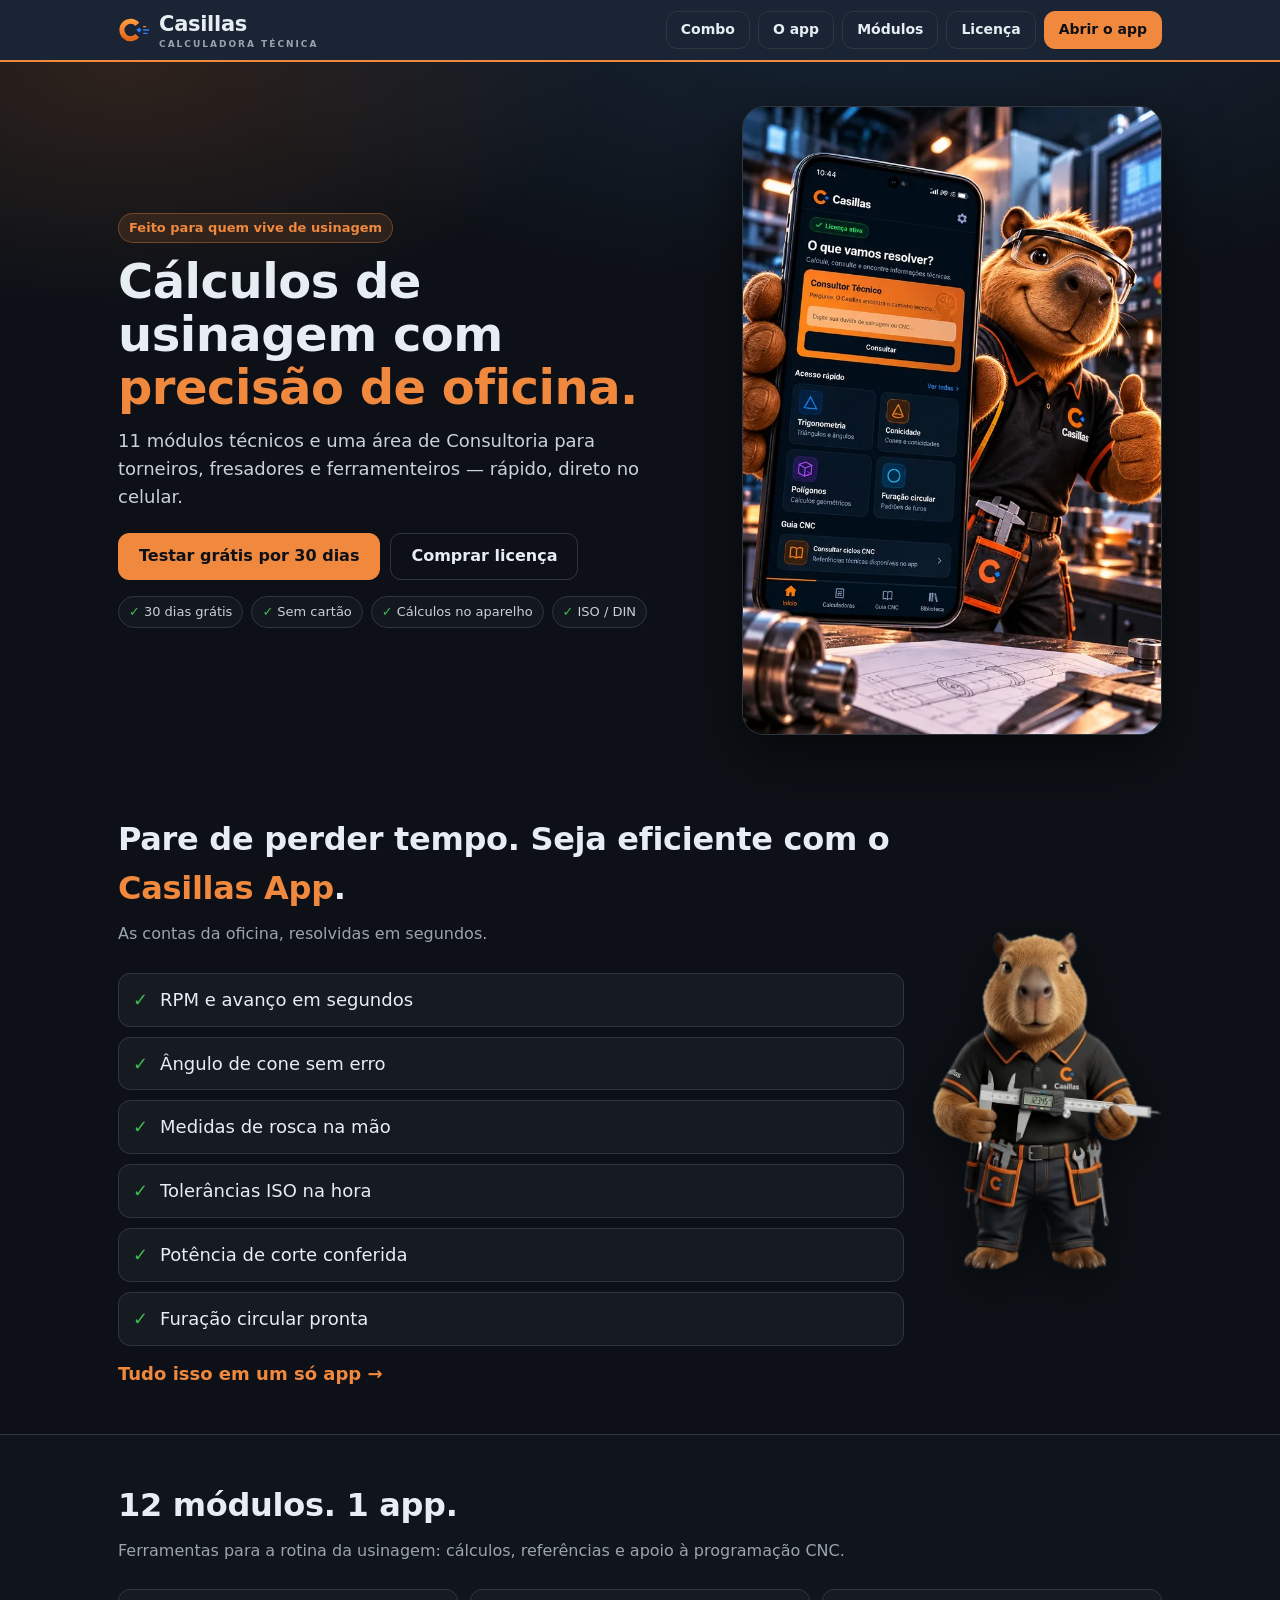
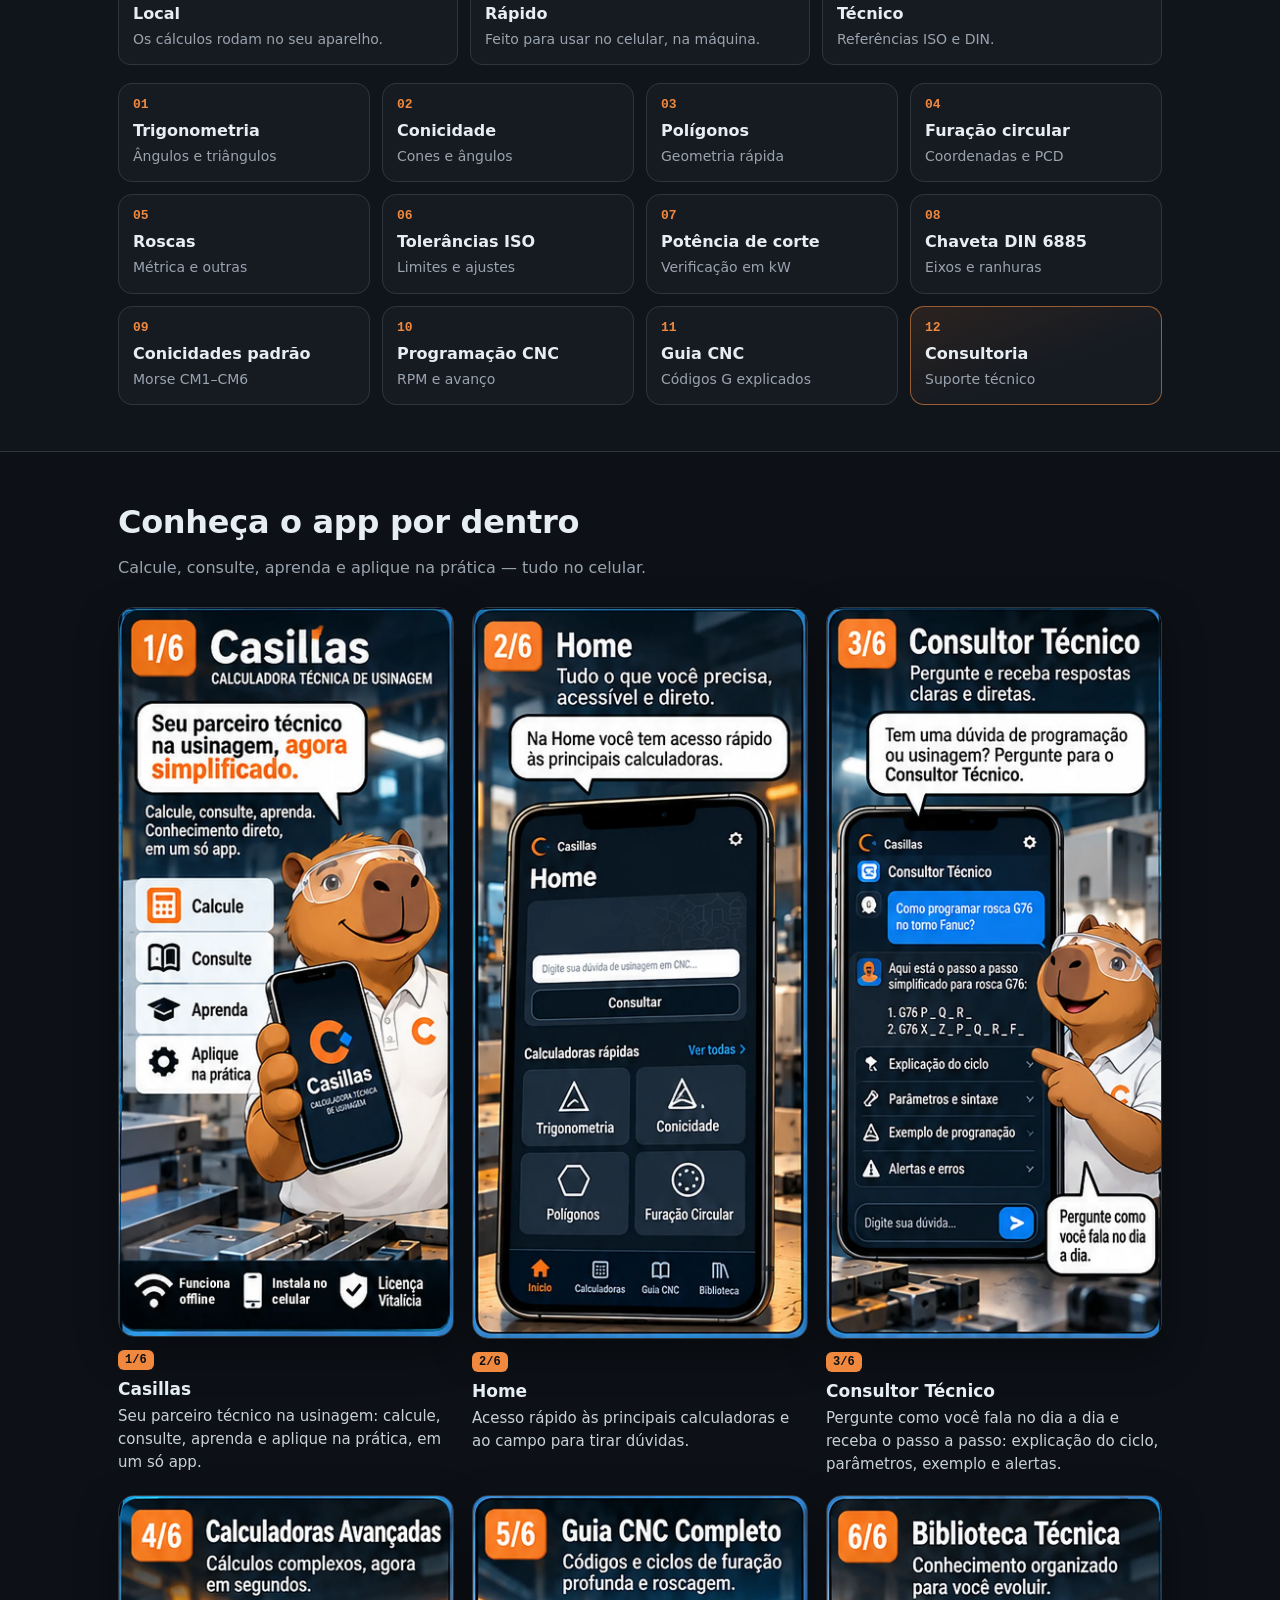
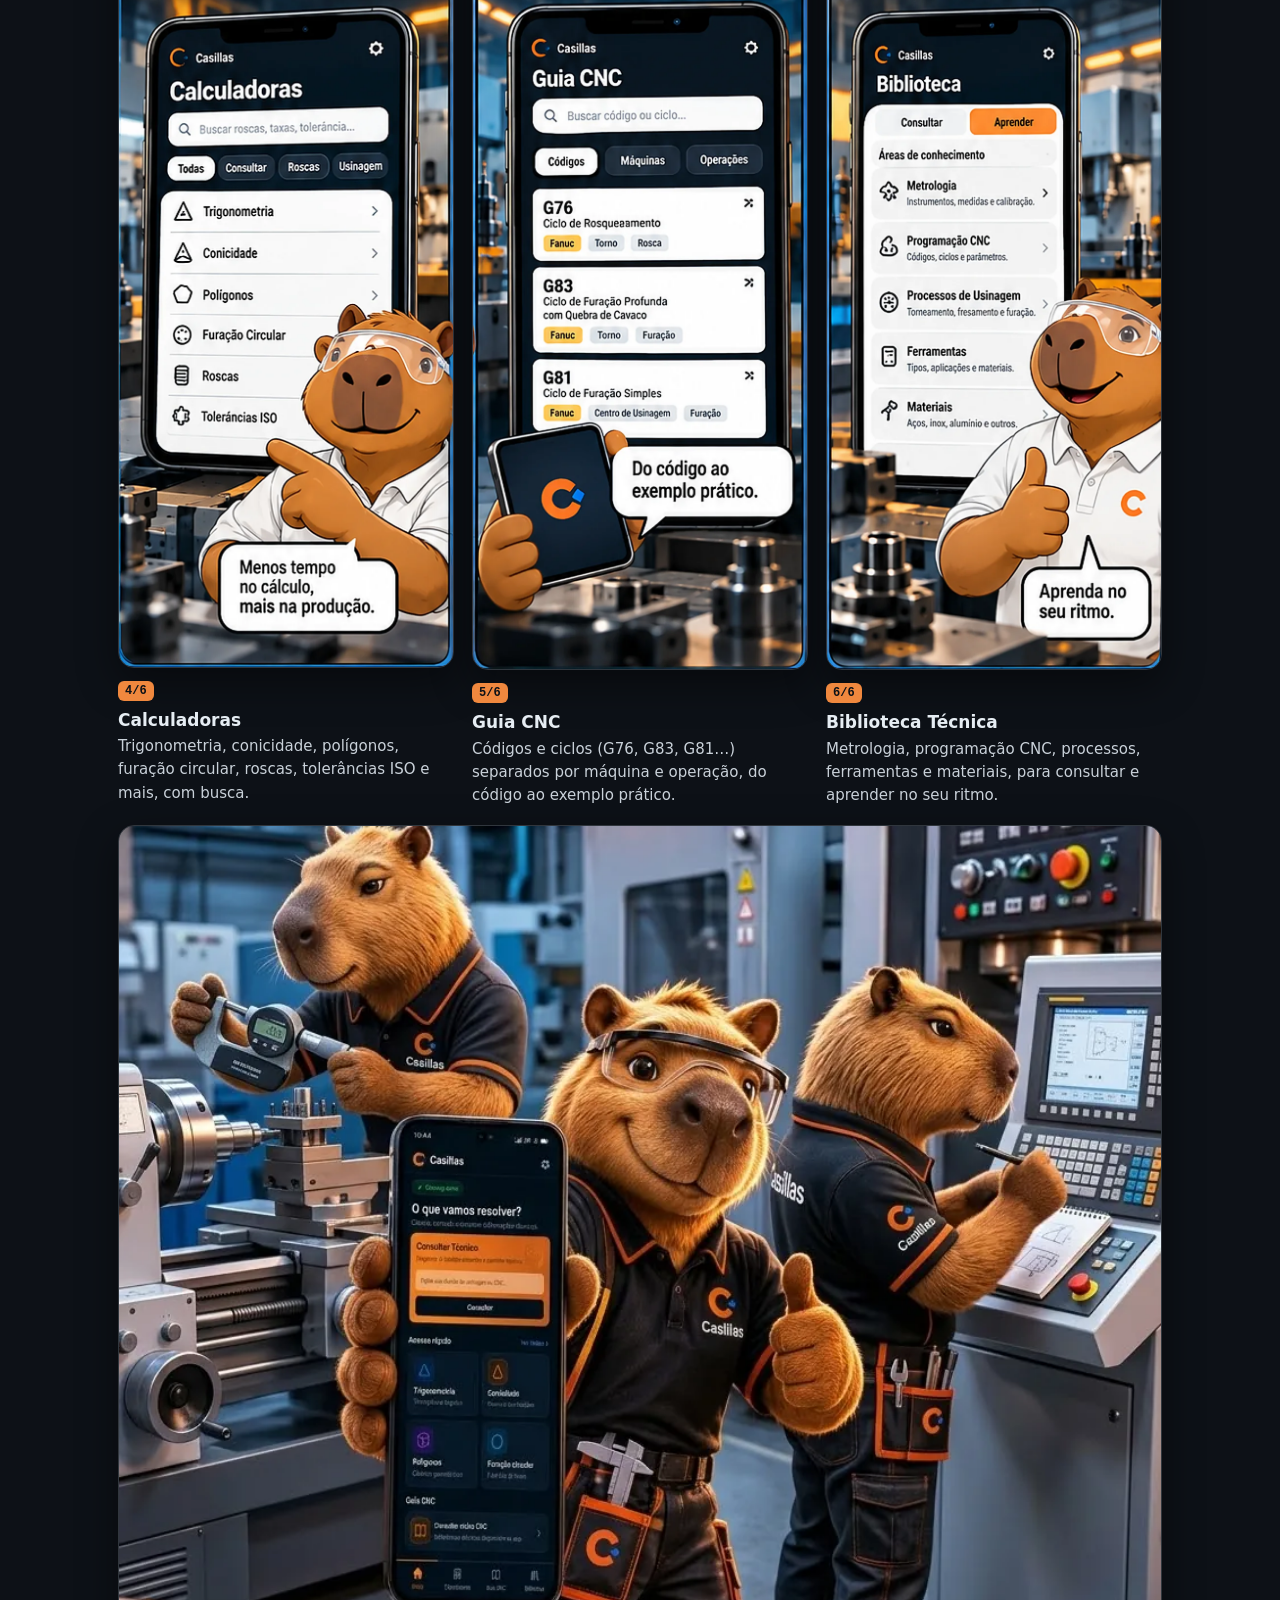
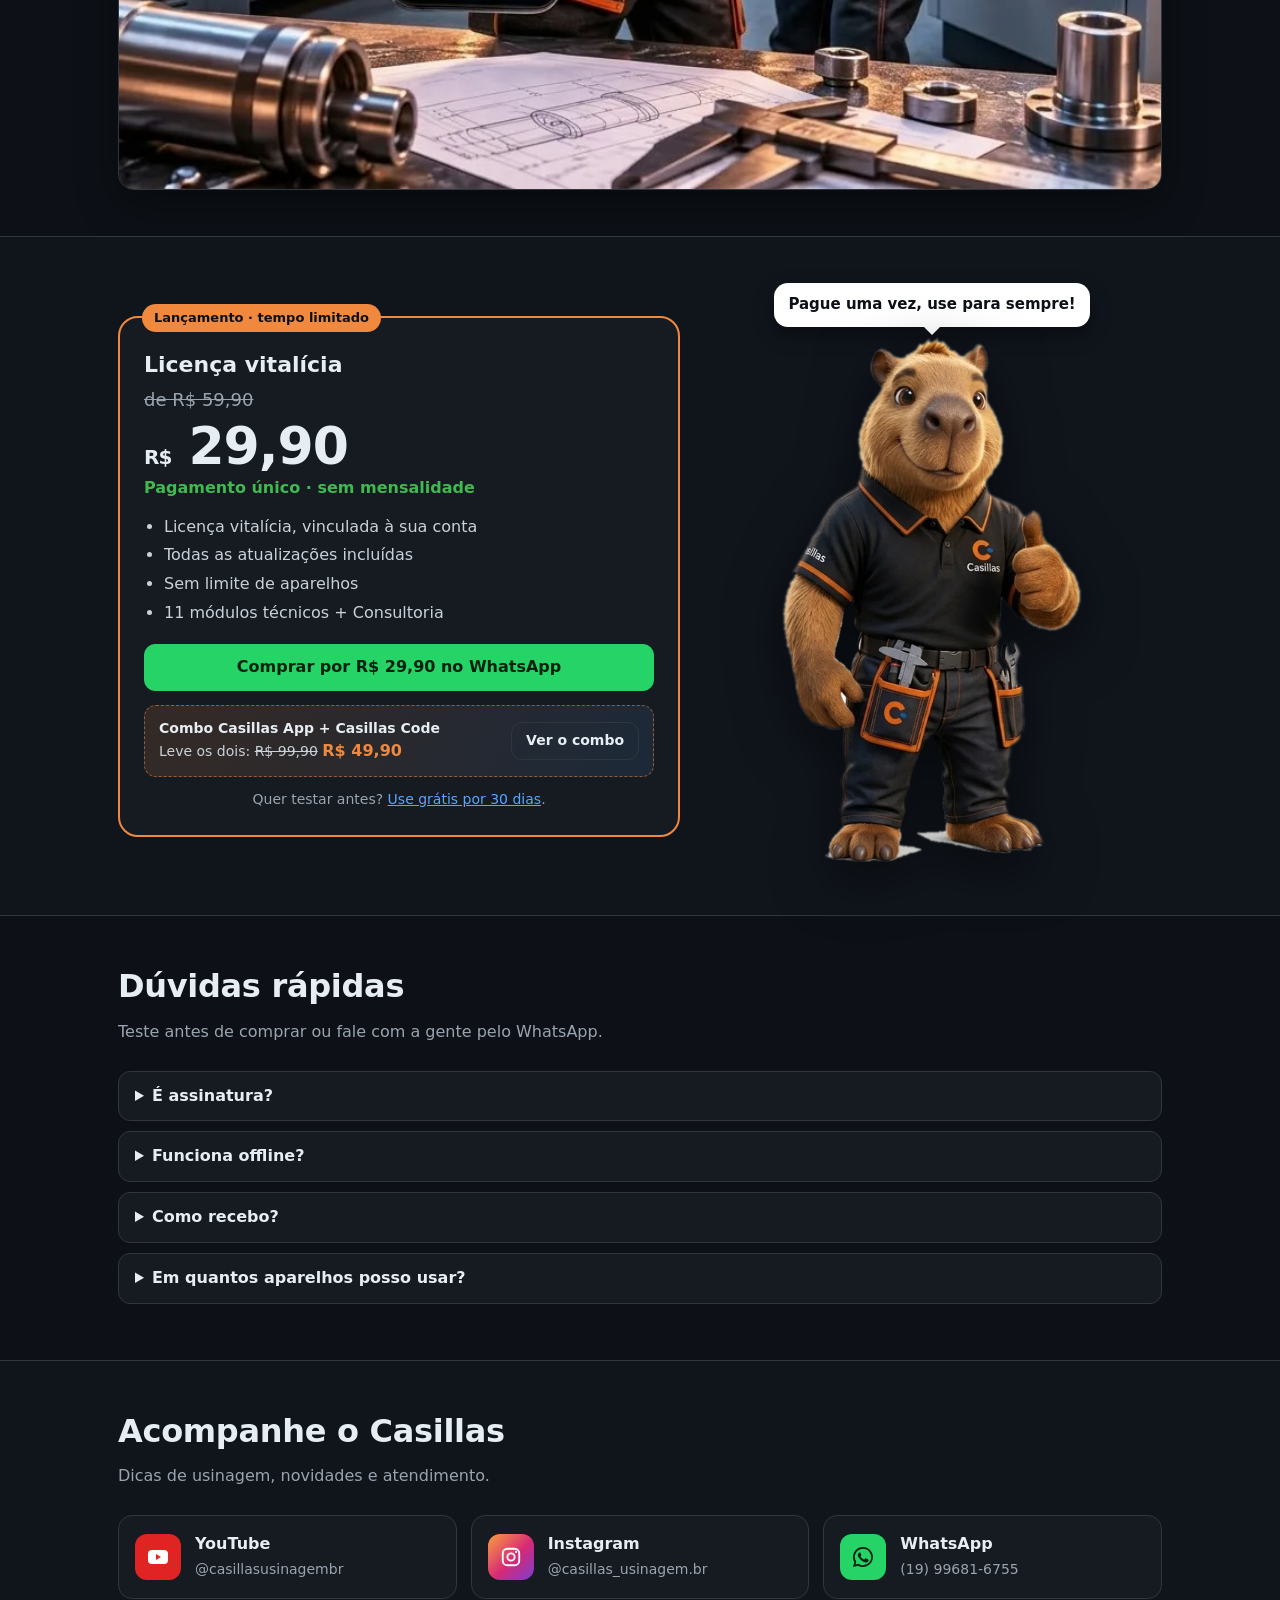
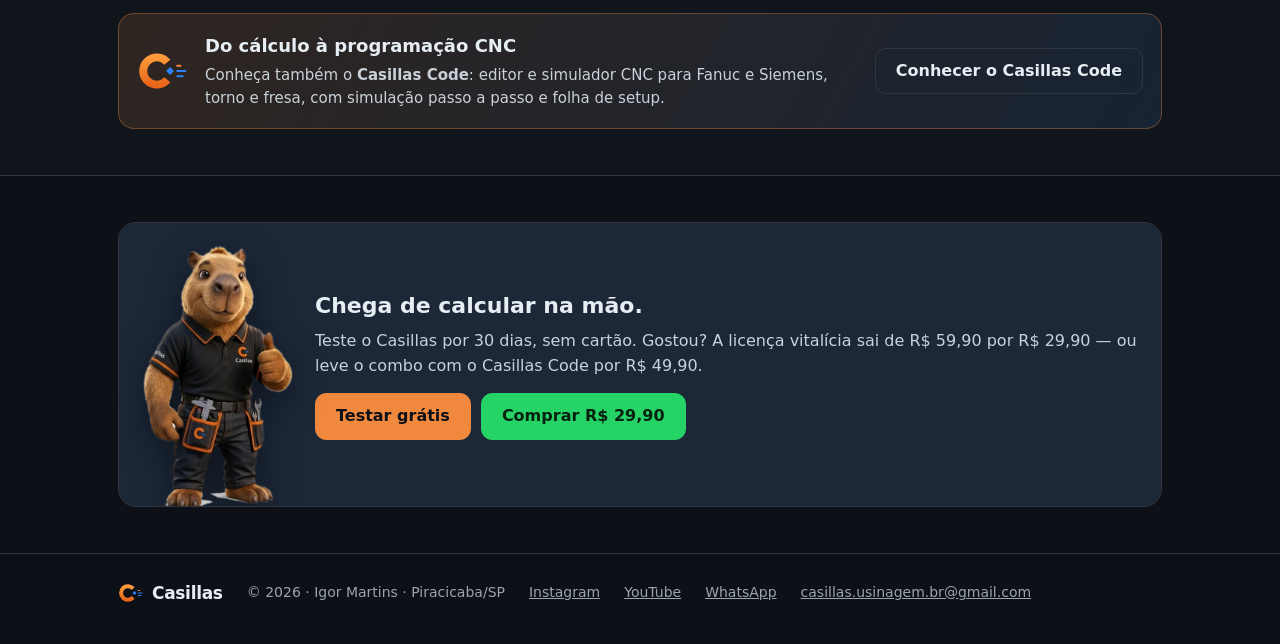
==== commit 450dc9e6: "feat: início sem preço nos cards, App com benefícios e telas em quadrinhos - início: nomes dos produ" ====
--- a/app/index.html
+++ b/app/index.html
@@ -151,6 +151,120 @@
   .combo-mini span { font-size:14px; color:#c9d1d9; }
   .combo-mini strong { color:var(--brand); font-size:16px; }
   .combo-mini .btn { margin-left:auto; flex:none; width:auto !important; }
+  /* Celular: tudo mais compacto (também com fonte do sistema aumentada) */
+  @media (max-width: 600px) {
+    body { font-size:15px; line-height:1.5; }
+    header.top .wrap { height:52px; gap:8px; }
+    header.top img, .logo img { height:24px; }
+    .logo { font-size:18px; }
+    .logo small { display:none; }
+    header.top .btn.small { min-height:34px; padding:4px 11px; font-size:13px; white-space:nowrap; }
+    .hero { padding:26px 0 22px; }
+    .tag { font-size:12px; margin-bottom:10px; }
+    h1 { font-size:clamp(25px,7vw,30px); margin-bottom:10px; }
+    h2 { font-size:22px; }
+    .lead { font-size:16px; margin-bottom:18px; }
+    section { padding:32px 0; }
+    .sub { margin-bottom:18px; }
+    .btn { min-height:42px; padding:8px 16px; font-size:15px; }
+    .product .body { padding:14px; gap:8px; }
+    .product h3 { font-size:21px; }
+    .product .price { font-size:23px; }
+    .big { font-size:42px; }
+    .compare { font-size:14px; }
+    .compare th, .compare td { padding:8px 4px; }
+    .compare td:first-child { white-space:nowrap; }
+    .compare tr.hl td:first-child { white-space:normal; }
+    .sticky-cta { padding:6px 10px calc(env(safe-area-inset-bottom,0px) + 6px) !important; transition:transform .25s; }
+    .sticky-cta .btn { min-height:38px !important; padding:6px 8px !important; font-size:14px !important; }
+    .sticky-cta.off { transform:translateY(110%); }
+    .combo-mini { flex-wrap:wrap; }
+    .combo-mini > div { flex:1 1 100%; }
+    .combo-mini .btn { margin-left:0; width:100% !important; }
+    .price-card { padding:20px 16px; }
+    .sticky-cta .btn { white-space:nowrap; }
+    .sticky-cta .btn.whats { flex:1.4; }
+    .combo { padding:20px 14px; }
+    .mods { grid-template-columns:repeat(2,minmax(0,1fr)); gap:8px; }
+    .mod { padding:10px; min-width:0; overflow-wrap:anywhere; }
+    .mod h3 { font-size:15px; }
+    body { padding-bottom:54px; }
+  }
+  /* Celular: escala geral menor (texto, espaços e cartões) para rolar menos */
+  html { -webkit-text-size-adjust:100%; text-size-adjust:100%; }
+  @media (max-width: 600px) {
+    body { zoom:.86; }
+    section { padding:24px 0; }
+    .hero { padding:18px 0 16px; }
+    .sub { margin-bottom:14px; }
+  }
+  /* Celular, rodada 2: mais compacto e com seções que abrem com um toque */
+  @media (max-width: 600px) {
+    body { zoom:.8; }
+    section { padding:20px 0; }
+    h2 { font-size:21px; }
+    .sub { margin-bottom:12px; }
+    /* Seções recolhidas: título vira uma barra tocável */
+    .wrap.acc > .acc-t { display:flex; justify-content:space-between; align-items:center; gap:10px; cursor:pointer; margin:0;
+      background:var(--card); border:1px solid var(--line); border-radius:12px; padding:12px 14px; font-size:18px; }
+    .wrap.acc > .acc-t::after { content:"+"; flex:none; width:28px; height:28px; border-radius:50%; display:grid; place-items:center;
+      background:var(--brand); color:#0d1117; font-weight:900; font-size:20px; line-height:1; }
+    .wrap.acc.open > .acc-t::after { content:"−"; }
+    .wrap.acc:not(.open) > .acc-body { display:none; }
+    .wrap.acc > .acc-body { margin-top:12px; }
+    /* Cartões que abrem com um toque (só o título aparece) */
+    .card.acc { display:flex; flex-wrap:wrap; align-items:center; gap:6px 10px; padding:10px 12px; cursor:pointer; }
+    .card.acc .ico { width:32px; height:32px; font-size:13px; margin:0; flex:none; }
+    .card.acc h3 { flex:1; margin:0; font-size:15px; }
+    .card.acc::after { content:"+"; order:1; color:var(--brand); font-weight:900; font-size:20px; line-height:1; }
+    .card.acc.open::after { content:"−"; }
+    .card.acc > p, .card.acc > .codes { order:2; flex-basis:100%; }
+    .card.acc:not(.open) > p, .card.acc:not(.open) > .codes { display:none; }
+    .grid, .two { gap:8px !important; }
+    /* Passos em linhas compactas */
+    .steps { gap:8px; }
+    .step { padding:8px 12px 8px 46px; }
+    .step::before { top:50%; left:10px; transform:translateY(-50%); }
+    .step h3 { margin:0; font-size:15px; }
+    .step p { font-size:13px; }
+    /* Redes lado a lado, só ícone e nome */
+    .social { display:grid; grid-template-columns:none; grid-auto-flow:column; grid-auto-columns:1fr; gap:8px; }
+    .social a { flex-direction:column; text-align:center; padding:10px 4px; gap:6px; }
+    .social .ic { width:38px; height:38px; }
+    .social b { font-size:13px; }
+    .social span:not(.ic) { display:none; }
+    .eco { padding:12px; gap:10px; }
+    .eco img { width:36px; }
+    /* Mascotes decorativos e imagens grandes */
+    .combo .side, .offer .side, .pain img, .with-mascot img, .band img { display:none; }
+    .hero .frame { max-height:190px; }
+    .hero .frame img { height:190px; object-fit:cover; object-position:center 35%; }
+    .product .pic { aspect-ratio:16/8; }
+    .product ul { display:none; }
+    .pain ul { grid-template-columns:1fr 1fr; gap:6px; }
+    .pain li { font-size:13px; padding:8px 10px; gap:6px; }
+    .pain li::before { font-size:13px; }
+    .with-mascot { display:block; }
+    .band { grid-template-columns:1fr; padding:14px; }
+  }
+  /* Rodada 3: benefícios, telas em quadrinhos com ampliação, módulos resumidos */
+  .c-app { color:var(--brand); }
+  .pain li::before { content:"✓"; color:var(--green); }
+  .panel img { cursor:zoom-in; }
+  .zoom-view { position:fixed; inset:0; z-index:50; background:rgba(0,0,0,.82); display:grid; place-items:center; padding:16px; cursor:zoom-out; }
+  .zoom-view img { width:min(78vw,380px); max-height:86vh; object-fit:contain; border-radius:14px; box-shadow:0 20px 60px rgba(0,0,0,.7); }
+  @media (max-width: 600px) {
+    .panels { grid-template-columns:repeat(3,1fr) !important; gap:8px; }
+    .panel .shot { max-width:none; border-radius:10px; }
+    .panel figcaption { font-size:0; margin-top:4px; text-align:center; }
+    .panel figcaption .pn { display:none; }
+    .panel figcaption b { font-size:12px; margin:0; }
+    #por-dentro .acc-body > .shot { display:none; }
+    #modulos .pillars, #modulos .mod p, #modulos .mod .n { display:none; }
+    #modulos .mods { grid-template-columns:1fr 1fr; gap:6px; }
+    #modulos .mod { padding:7px 10px; border-radius:10px; }
+    #modulos .mod h3 { margin:0; font-size:13px; }
+  }
 </style>
 </head>
 <body>
@@ -188,25 +302,26 @@
 <section>
   <div class="wrap pain">
     <div>
-      <h2>Você perde tempo com isso?</h2>
-      <p class="sub">Toda oficina conhece essas contas.</p>
+      <h2>Pare de perder tempo. Seja eficiente com o <span class="c-app">Casillas App</span>.</h2>
+      <p class="sub">As contas da oficina, resolvidas em segundos.</p>
       <ul>
-        <li>Calculando RPM na mão</li>
-        <li>Errando ângulo de cone</li>
-        <li>Procurando fórmula de rosca</li>
-        <li>Refazendo conta de tolerância</li>
-        <li>Chutando avanço de corte</li>
-        <li>Esquecendo conversão de medida</li>
+        <li>RPM e avanço em segundos</li>
+        <li>Ângulo de cone sem erro</li>
+        <li>Medidas de rosca na mão</li>
+        <li>Tolerâncias ISO na hora</li>
+        <li>Potência de corte conferida</li>
+        <li>Furação circular pronta</li>
       </ul>
-      <div class="better">Tem jeito melhor →</div>
+      <div class="better">Tudo isso em um só app →</div>
     </div>
     <img src="./assets/mascote-paquimetro.webp" alt="Mascote do Casillas com paquímetro" loading="lazy" />
   </div>
 </section>
 
 <section class="alt" id="modulos">
-  <div class="wrap">
-    <h2>12 módulos. 1 app.</h2>
+  <div class="wrap acc">
+    <h2 class="acc-t">12 módulos. 1 app.</h2>
+    <div class="acc-body">
     <p class="sub">Ferramentas para a rotina da usinagem: cálculos, referências e apoio à programação CNC.</p>
     <div class="pillars">
       <div><b>Local</b><span>Os cálculos rodam no seu aparelho.</span></div>
@@ -227,12 +342,14 @@
       <div class="mod"><div class="n">11</div><h3>Guia CNC</h3><p>Códigos G explicados</p></div>
       <div class="mod hl"><div class="n">12</div><h3>Consultoria</h3><p>Suporte técnico</p></div>
     </div>
+    </div>
   </div>
 </section>
 
 <section id="por-dentro">
-  <div class="wrap">
-    <h2>Conheça o app por dentro</h2>
+  <div class="wrap acc">
+    <h2 class="acc-t">Conheça o app por dentro</h2>
+    <div class="acc-body">
     <p class="sub">Calcule, consulte, aprenda e aplique na prática — tudo no celular.</p>
     <div class="panels">
       <figure class="panel"><div class="shot"><img src="./assets/painel-1.webp" alt="Casillas: tela do app Casillas" loading="lazy" width="682" height="1490" /></div>
@@ -249,6 +366,7 @@
         <figcaption><span class="pn">6/6</span><b>Biblioteca Técnica</b>Metrologia, programação CNC, processos, ferramentas e materiais, para consultar e aprender no seu ritmo.</figcaption></figure>
     </div>
     <div class="shot" style="margin-top:18px"><img src="./assets/cena-oficina.webp" alt="Mascotes do Casillas trabalhando no torno, com o app e no CNC" loading="lazy" /></div>
+    </div>
   </div>
 </section>
 
@@ -342,5 +460,34 @@
   <a class="btn primary" href="https://martinsdesiqueiraigor-art.github.io/Casillas_app_2/">Testar grátis</a>
   <a class="btn whats" href="https://wa.me/5519996816755?text=Ol%C3%A1%21%20Quero%20comprar%20a%20licen%C3%A7a%20vital%C3%ADcia%20do%20Casillas%20App%20por%20R%24%2029%2C90." target="_blank" rel="noopener">R$ 29,90</a>
 </div>
+<script>
+  // Barra de compra do celular some quando a seção de compra já está na tela
+  (function () {
+    var bar = document.querySelector('.sticky-cta'), alvo = document.querySelector('#oferta');
+    if (!bar || !alvo || !('IntersectionObserver' in window)) return;
+    new IntersectionObserver(function (e) { bar.classList.toggle('off', e[0].isIntersecting); }).observe(alvo);
+  })();
+</script>
+<script>
+  // Seções e cartões que abrem e fecham com um toque (no celular)
+  document.querySelectorAll('.acc').forEach(function (el) {
+    var gatilho = el.querySelector(':scope > .acc-t') || el;
+    gatilho.addEventListener('click', function (ev) {
+      if (ev.target.closest('a')) return;
+      el.classList.toggle('open');
+    });
+  });
+</script>
+<script>
+  // Toque numa tela do app para ver maior; toque de novo para fechar
+  document.querySelectorAll('.panel img').forEach(function (img) {
+    img.addEventListener('click', function () {
+      var v = document.createElement('div'); v.className = 'zoom-view';
+      var big = document.createElement('img'); big.src = img.src; big.alt = img.alt;
+      v.appendChild(big); v.addEventListener('click', function () { v.remove(); });
+      document.documentElement.appendChild(v);   // fora do body para não herdar a escala do celular
+    });
+  });
+</script>
 </body>
 </html>
